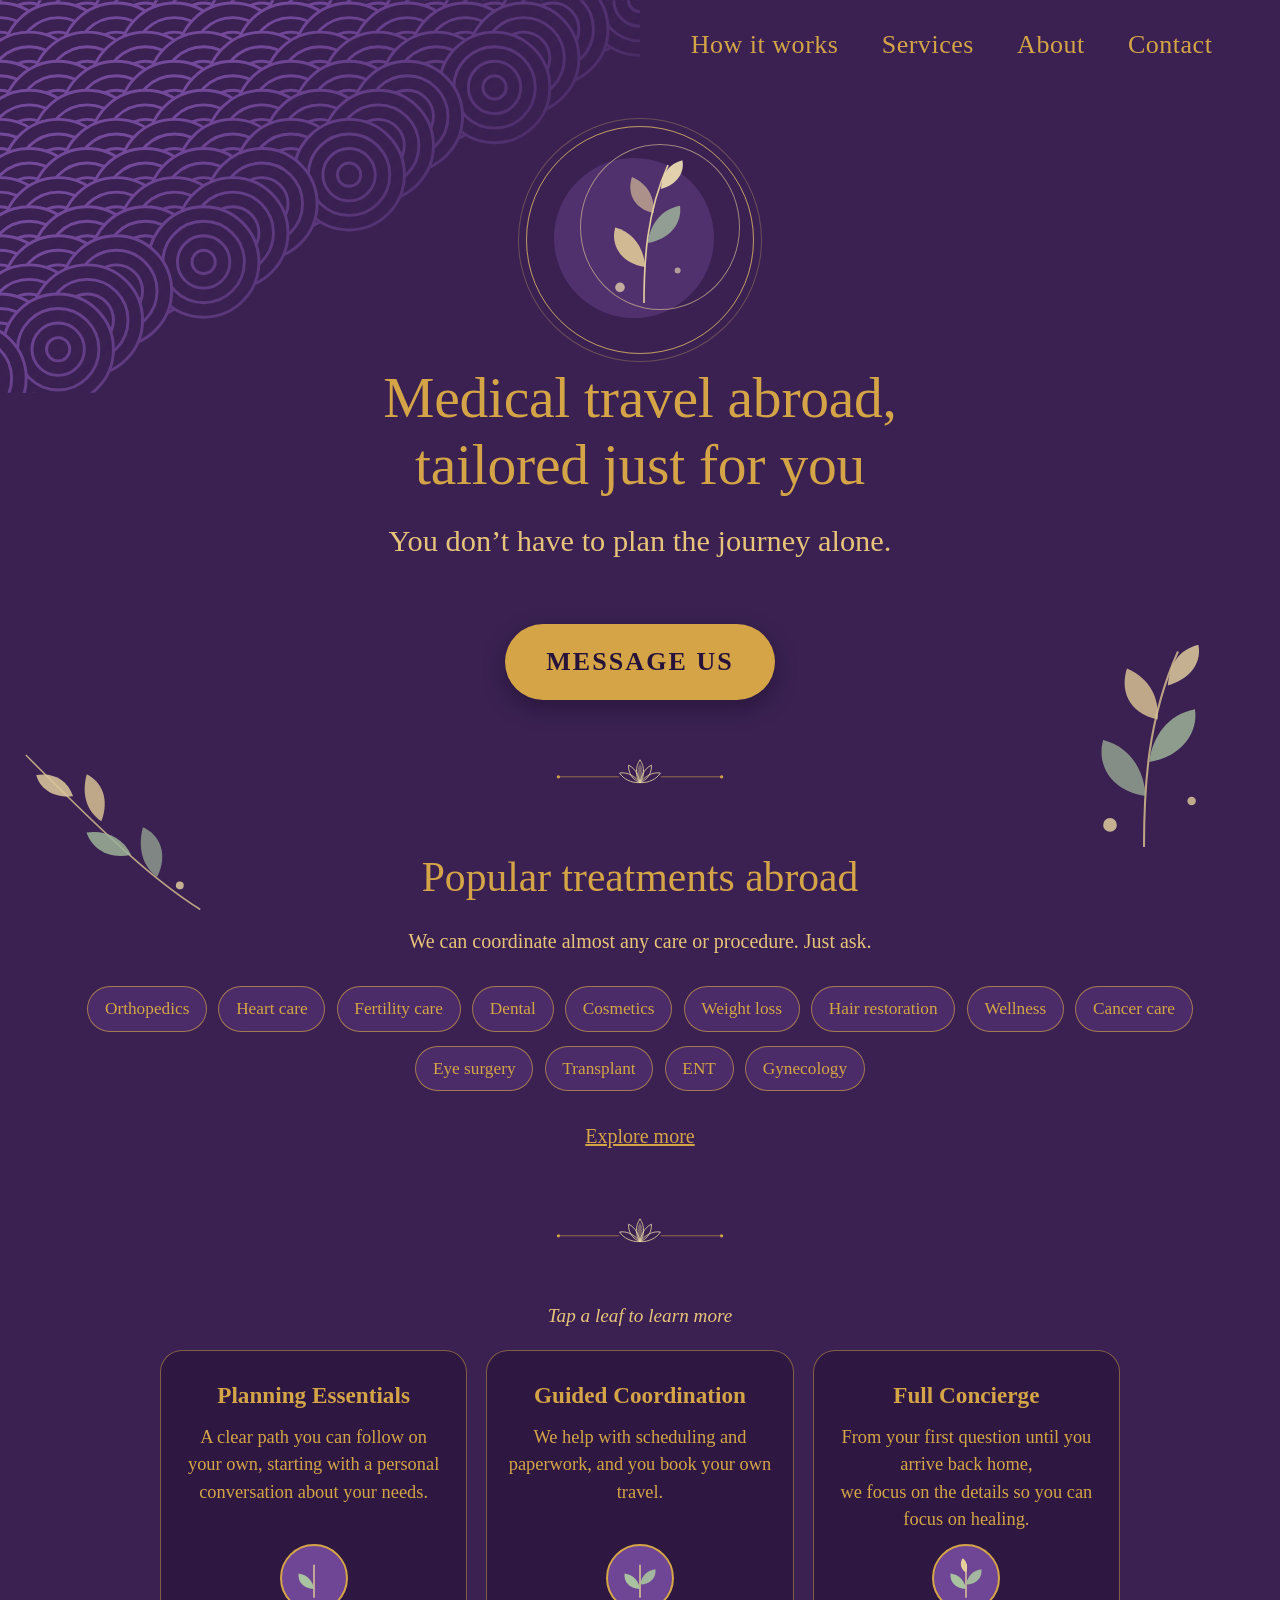
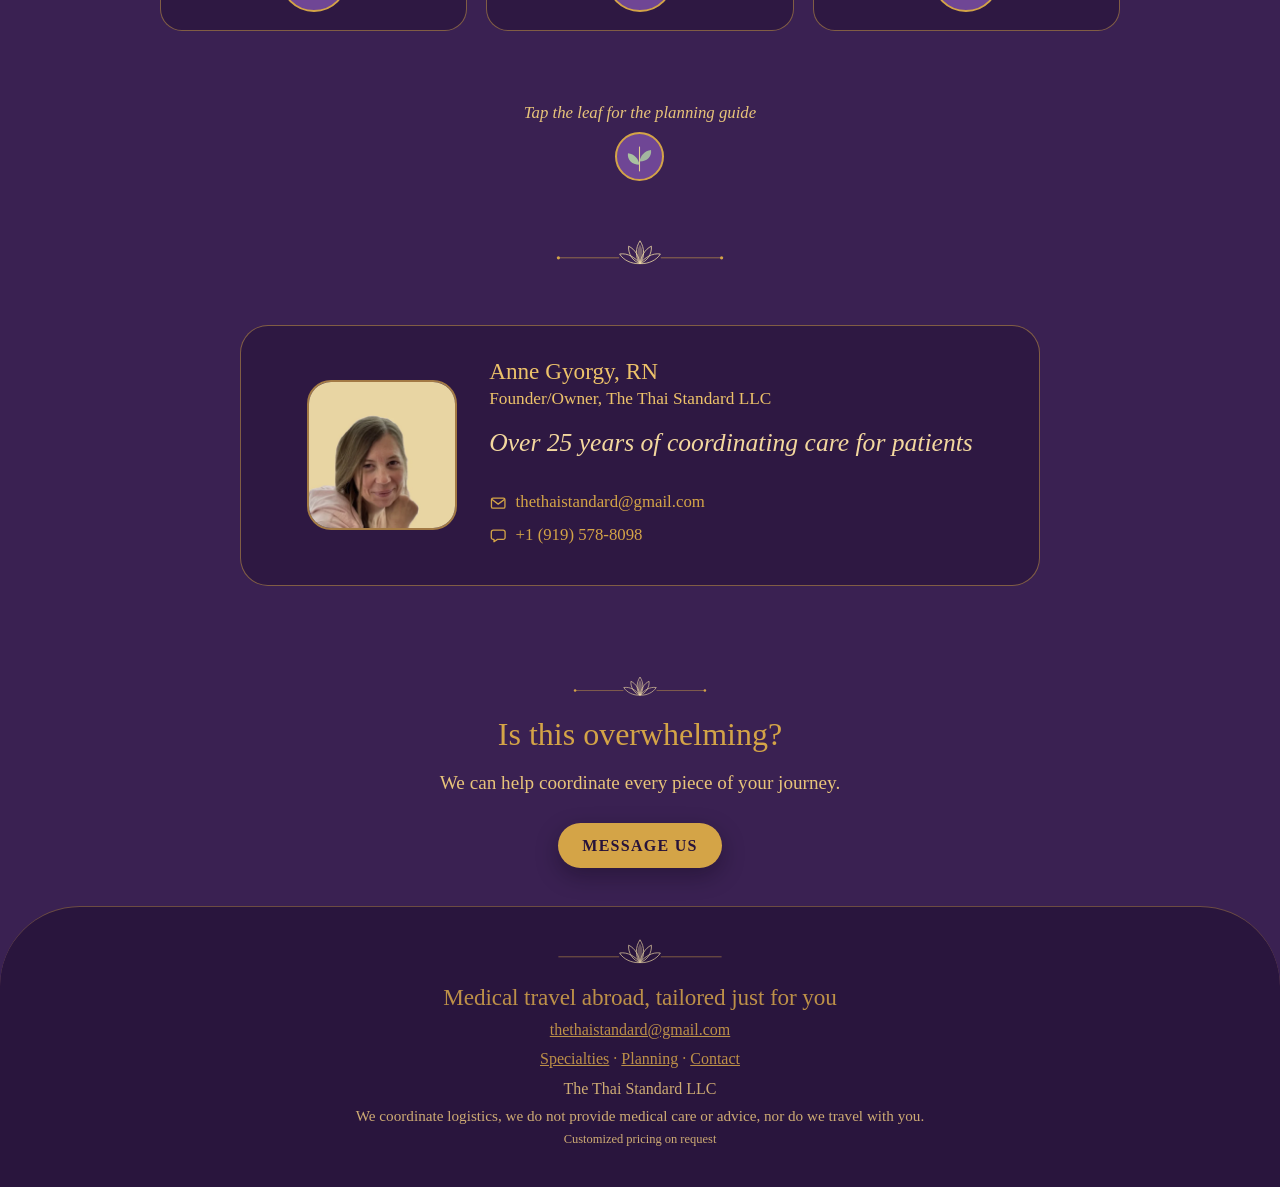
==== index.html @ d3f5e577 "Use the finalized healing line across the site Apply "From your first question until you arrive back" ====
<!DOCTYPE html>
<html lang="en">
<head>
<meta charset="utf-8">
<meta name="viewport" content="width=device-width, initial-scale=1">
<meta name="robots" content="index, follow">
<title>The Thai Standard LLC | Medical Travel Coordination</title>
<meta name="description" content="The Thai Standard LLC coordinates the logistics of your medical travel abroad: appointments, records, flights, stays and local support. From your first question until you arrive back home, we focus on the details so you can focus on healing.">
<meta name="keywords" content="medical travel, medical tourism, medical travel coordinator, medical travel abroad, treatment abroad, surgery abroad, dental care abroad, fertility care abroad, cardiac care abroad, orthopedic surgery abroad, cosmetic surgery abroad, weight-loss surgery abroad, medical travel planning, patient coordination">
<link rel="canonical" href="https://thethaistandard.com/">
<meta property="og:type" content="website">
<meta property="og:site_name" content="The Thai Standard LLC">
<meta property="og:title" content="The Thai Standard LLC | Medical Travel Coordination">
<meta property="og:description" content="The Thai Standard LLC coordinates the logistics of your medical travel abroad: appointments, records, flights, stays and local support. From your first question until you arrive back home, we focus on the details so you can focus on healing.">
<meta property="og:url" content="https://thethaistandard.com/">
<meta property="og:image" content="https://thethaistandard.com/assets/og-share.jpg">
<meta property="og:image:width" content="1200">
<meta property="og:image:height" content="630">
<meta property="og:image:alt" content="The Thai Standard LLC">
<meta name="twitter:card" content="summary_large_image">
<meta name="twitter:image" content="https://thethaistandard.com/assets/og-share.jpg">
<script type="application/ld+json">{"@context":"https://schema.org","@type":"ProfessionalService","name":"The Thai Standard LLC","url":"https://thethaistandard.com/","description":"The Thai Standard LLC coordinates the logistics of your medical travel abroad: appointments, records, flights, stays and local support. From your first question until you arrive back home, we focus on the details so you can focus on healing.","email":"thethaistandard@gmail.com","telephone":"+1-919-578-8098","founder":{"@type":"Person","name":"Anne Gyorgy, RN","jobTitle":"Founder/Owner, The Thai Standard LLC"},"serviceType":"Medical travel coordination"}</script>
<meta name="theme-color" content="#3A2152">
<link rel="icon" href="data:image/svg+xml,%3Csvg xmlns='http://www.w3.org/2000/svg' viewBox='0 0 24 24'%3E%3Cpath d='M12 21 L12 13' stroke='%23E3CC93' stroke-width='1.4'/%3E%3Cpath d='M12 14 C7 14 5 10 6 6 C10 7 12 10 12 14Z' fill='%23A9C2A0'/%3E%3Cpath d='M12 12 C16.5 12 19 8.5 18 4.5 C14 5.5 12 8 12 12Z' fill='%23F0DCA6'/%3E%3C/svg%3E">
<link rel="stylesheet" href="styles.css?v=1450">
<link rel="stylesheet" href="home-v5.css?v=9">
<style id="close-small">.h5-close{padding:2rem 0 2.4rem!important}.h5-close .h5-lotus{width:140px!important;height:auto!important}.h5-close h2{font-size:clamp(1.6rem,3vw,2rem)!important;margin:.6rem 0 .5rem!important}.h5-close p{font-size:clamp(1.05rem,1.8vw,1.2rem)!important;margin:0 0 1.1rem!important}.h5-close .btn{font-size:1rem!important;padding:.6rem 1.5rem!important;min-height:0!important;margin-top:.4rem!important}</style></head>
<body>
<!-- Reusable botanical drawings -->
<svg width="0" height="0" style="position:absolute" aria-hidden="true" focusable="false">
  <defs>
    <symbol id="sprig" viewBox="0 0 100 130">
      <path d="M50 125 C50 90 52 50 70 10" stroke="#E3CC93" stroke-width="1.2" fill="none" opacity=".85"/>
      <path d="M51 95 C30 92 22 76 26 62 C42 66 50 80 51 95Z" fill="#A9C2A0" opacity=".75"/>
      <path d="M53 75 C72 72 82 58 80 44 C64 47 55 60 53 75Z" fill="#A9C2A0" opacity=".85"/>
      <path d="M58 50 C40 46 36 32 40 20 C54 26 59 38 58 50Z" fill="#E8D29C" opacity=".85"/>
      <path d="M64 30 C78 26 84 16 82 6 C70 9 65 18 64 30Z" fill="#F0DCA6" opacity=".85"/>
      <circle cx="30" cy="112" r="4" fill="#F0DCA6" opacity=".85"/><circle cx="78" cy="98" r="2.5" fill="#E8D29C" opacity=".85"/>
    </symbol>
    <symbol id="blossom" viewBox="0 0 40 40">
      <g fill="#E9BFD3" opacity=".9">
        <ellipse cx="20" cy="10" rx="6" ry="9"/>
        <ellipse cx="20" cy="10" rx="6" ry="9" transform="rotate(72 20 20)"/>
        <ellipse cx="20" cy="10" rx="6" ry="9" transform="rotate(144 20 20)"/>
        <ellipse cx="20" cy="10" rx="6" ry="9" transform="rotate(216 20 20)"/>
        <ellipse cx="20" cy="10" rx="6" ry="9" transform="rotate(288 20 20)"/>
      </g>
      <circle cx="20" cy="20" r="3.6" fill="#F0DCA6"/>
    </symbol>
    <symbol id="branch" viewBox="0 0 160 120">
      <path d="M4 112 C40 96 78 70 152 14" stroke="#E3CC93" stroke-width="1.2" fill="none" opacity=".85"/>
      <path d="M40 92 C34 74 42 60 56 56 C58 72 52 86 40 92Z" fill="#A9C2A0" opacity=".7"/>
      <path d="M62 78 C78 84 92 78 98 66 C84 62 70 66 62 78Z" fill="#A9C2A0" opacity=".85"/>
      <path d="M88 56 C84 38 92 26 104 22 C106 38 100 50 88 56Z" fill="#E8D29C" opacity=".85"/>
      <path d="M112 40 C126 44 138 38 142 28 C130 24 118 28 112 40Z" fill="#F0DCA6" opacity=".85"/>
      <circle cx="22" cy="96" r="3" fill="#F0DCA6" opacity=".85"/>
    </symbol>
    <symbol id="sprig-gold" viewBox="0 0 100 130">
      <path d="M50 125 C50 90 52 50 70 10" stroke="#F0DCA6" stroke-width="1.4" fill="none" opacity=".9"/>
      <path d="M51 95 C30 92 22 76 26 62 C42 66 50 80 51 95Z" fill="#E8D29C" opacity=".85"/>
      <path d="M53 75 C72 72 82 58 80 44 C64 47 55 60 53 75Z" fill="#A9C2A0" opacity=".75"/>
      <path d="M58 50 C40 46 36 32 40 20 C54 26 59 38 58 50Z" fill="#E8D29C" opacity=".6"/>
      <path d="M64 30 C78 26 84 16 82 6 C70 9 65 18 64 30Z" fill="#F3E3B5" opacity=".9"/>
      <circle cx="30" cy="112" r="4" fill="#F3E3B5" opacity=".7"/><circle cx="78" cy="98" r="2.5" fill="#F3E3B5" opacity=".6"/>
    </symbol>
    <symbol id="seigaiha" viewBox="0 0 240 160">
      <g fill="none" stroke="#8253AD" stroke-width="2">
        <g id="sw"><circle cx="0" cy="0" r="38"/><circle cx="0" cy="0" r="28"/><circle cx="0" cy="0" r="18"/><circle cx="0" cy="0" r="8"/></g>
      </g>
    </symbol>
    <symbol id="lotus" viewBox="0 0 80 50">
      <g fill="none" stroke="#F0DCA6" stroke-width="1.3" stroke-linejoin="round">
        <path d="M40 44 C32 34 32 18 40 6 C48 18 48 34 40 44Z"/>
        <path d="M40 44 C28 40 20 28 21 15 C32 20 38 32 40 44Z"/>
        <path d="M40 44 C52 40 60 28 59 15 C48 20 42 32 40 44Z"/>
        <path d="M40 44 C26 45 12 38 6 28 C20 26 32 34 40 44Z"/>
        <path d="M40 44 C54 45 68 38 74 28 C60 26 48 34 40 44Z"/>
      </g>
      <path d="M40 44 C34 36 34 22 40 12 C46 22 46 36 40 44Z" fill="#F0DCA6" opacity=".35"/>
    </symbol>
    <symbol id="plum-branch" viewBox="0 0 220 140">
      <path d="M2 130 C50 118 80 96 110 80 C140 64 170 40 216 18" stroke="#8F63B9" stroke-width="3" fill="none" stroke-linecap="round"/>
      <path d="M110 80 C116 60 128 48 146 40" stroke="#8F63B9" stroke-width="2" fill="none" stroke-linecap="round"/>
      <path d="M60 110 C62 96 70 88 82 84" stroke="#8F63B9" stroke-width="1.6" fill="none" stroke-linecap="round"/>
      <g fill="#E9BFD3" opacity=".75">
        <g transform="translate(146 40)"><circle cx="0" cy="-6" r="5"/><circle cx="5.7" cy="-1.9" r="5"/><circle cx="3.5" cy="4.9" r="5"/><circle cx="-3.5" cy="4.9" r="5"/><circle cx="-5.7" cy="-1.9" r="5"/></g>
        <g transform="translate(82 84) scale(.8)"><circle cx="0" cy="-6" r="5"/><circle cx="5.7" cy="-1.9" r="5"/><circle cx="3.5" cy="4.9" r="5"/><circle cx="-3.5" cy="4.9" r="5"/><circle cx="-5.7" cy="-1.9" r="5"/></g>
        <g transform="translate(190 30) scale(.7)"><circle cx="0" cy="-6" r="5"/><circle cx="5.7" cy="-1.9" r="5"/><circle cx="3.5" cy="4.9" r="5"/><circle cx="-3.5" cy="4.9" r="5"/><circle cx="-5.7" cy="-1.9" r="5"/></g>
      </g>
      <g fill="#F0DCA6"><circle cx="146" cy="40" r="2.2"/><circle cx="82" cy="84" r="1.8"/><circle cx="190" cy="30" r="1.6"/><circle cx="120" cy="72" r="2.4" opacity=".7"/><circle cx="166" cy="50" r="2" opacity=".6"/></g>
    </symbol>
    <symbol id="asanoha" viewBox="0 0 100 100">
      <g fill="none" stroke="#8253AD" stroke-width="1.4">
        <polygon points="50,4 90,27 90,73 50,96 10,73 10,27"/>
        <path d="M50 50 L50 4 M50 50 L90 27 M50 50 L90 73 M50 50 L50 96 M50 50 L10 73 M50 50 L10 27"/>
        <path d="M50 50 L30 15.5 M50 50 L70 15.5 M50 50 L90 50 M50 50 L70 84.5 M50 50 L30 84.5 M50 50 L10 50"/>
      </g>
    </symbol>
    <symbol id="lilac-branch" viewBox="0 0 200 60">
      <path d="M4 34 C30 22 52 44 80 32 C108 20 128 40 156 28 C170 22 184 24 196 28" stroke="#BA9AD8" stroke-width="2.2" fill="none" stroke-linecap="round"/>
      <path d="M62 38 C66 48 74 52 84 52" stroke="#BA9AD8" stroke-width="1.4" fill="none" stroke-linecap="round"/>
      <path d="M118 28 C120 18 128 12 138 10" stroke="#BA9AD8" stroke-width="1.4" fill="none" stroke-linecap="round"/>
      <g fill="#A9C2A0"><path d="M30 28 C26 18 32 10 40 8 C42 18 38 26 30 28Z"/><path d="M100 26 C108 34 118 34 124 30 C118 22 108 20 100 26Z"/><path d="M168 24 C164 14 170 8 178 6 C180 14 176 22 168 24Z"/></g>
      <g fill="#D4BEE9"><g transform="translate(84 52) scale(0.9)"><circle cx="0" cy="-5" r="4.2"/><circle cx="4.8" cy="-1.6" r="4.2"/><circle cx="3" cy="4.1" r="4.2"/><circle cx="-3" cy="4.1" r="4.2"/><circle cx="-4.8" cy="-1.6" r="4.2"/></g><g transform="translate(138 10) scale(0.9)"><circle cx="0" cy="-5" r="4.2"/><circle cx="4.8" cy="-1.6" r="4.2"/><circle cx="3" cy="4.1" r="4.2"/><circle cx="-3" cy="4.1" r="4.2"/><circle cx="-4.8" cy="-1.6" r="4.2"/></g><g transform="translate(50 38) scale(0.7)"><circle cx="0" cy="-5" r="4.2"/><circle cx="4.8" cy="-1.6" r="4.2"/><circle cx="3" cy="4.1" r="4.2"/><circle cx="-3" cy="4.1" r="4.2"/><circle cx="-4.8" cy="-1.6" r="4.2"/></g><g transform="translate(196 28) scale(0.75)"><circle cx="0" cy="-5" r="4.2"/><circle cx="4.8" cy="-1.6" r="4.2"/><circle cx="3" cy="4.1" r="4.2"/><circle cx="-3" cy="4.1" r="4.2"/><circle cx="-4.8" cy="-1.6" r="4.2"/></g></g>
      <g fill="#F0DCA6"><circle cx="84" cy="52" r="1.6"/><circle cx="138" cy="10" r="1.6"/><circle cx="50" cy="38" r="1.2"/><circle cx="196" cy="28" r="1.3"/></g>
    </symbol>
  </defs>
</svg>

<div class="page">
  <svg class="seig seig-corner-tl" viewBox="0 0 440 270" aria-hidden="true"><defs><clipPath id="cp-tl"><rect width="440" height="270"/></clipPath></defs><g clip-path="url(#cp-tl)" fill="none" stroke="#8253AD" stroke-width="2"><g transform="translate(-20,-20)"><circle r="38" fill="#3A2152"/><circle r="28"/><circle r="18"/><circle r="8"/></g><g transform="translate(20,-20)"><circle r="38" fill="#3A2152"/><circle r="28"/><circle r="18"/><circle r="8"/></g><g transform="translate(60,-20)"><circle r="38" fill="#3A2152"/><circle r="28"/><circle r="18"/><circle r="8"/></g><g transform="translate(100,-20)"><circle r="38" fill="#3A2152"/><circle r="28"/><circle r="18"/><circle r="8"/></g><g transform="translate(140,-20)"><circle r="38" fill="#3A2152"/><circle r="28"/><circle r="18"/><circle r="8"/></g><g transform="translate(180,-20)"><circle r="38" fill="#3A2152"/><circle r="28"/><circle r="18"/><circle r="8"/></g><g transform="translate(220,-20)"><circle r="38" fill="#3A2152"/><circle r="28"/><circle r="18"/><circle r="8"/></g><g transform="translate(260,-20)"><circle r="38" fill="#3A2152"/><circle r="28"/><circle r="18"/><circle r="8"/></g><g transform="translate(300,-20)"><circle r="38" fill="#3A2152"/><circle r="28"/><circle r="18"/><circle r="8"/></g><g transform="translate(340,-20)"><circle r="38" fill="#3A2152"/><circle r="28"/><circle r="18"/><circle r="8"/></g><g transform="translate(380,-20)"><circle r="38" fill="#3A2152"/><circle r="28"/><circle r="18"/><circle r="8"/></g><g transform="translate(420,-20)"><circle r="38" fill="#3A2152"/><circle r="28"/><circle r="18"/><circle r="8"/></g><g transform="translate(460,-20)"><circle r="38" fill="#3A2152"/><circle r="28"/><circle r="18"/><circle r="8"/></g><g transform="translate(-40,0)"><circle r="38" fill="#3A2152"/><circle r="28"/><circle r="18"/><circle r="8"/></g><g transform="translate(0,0)"><circle r="38" fill="#3A2152"/><circle r="28"/><circle r="18"/><circle r="8"/></g><g transform="translate(40,0)"><circle r="38" fill="#3A2152"/><circle r="28"/><circle r="18"/><circle r="8"/></g><g transform="translate(80,0)"><circle r="38" fill="#3A2152"/><circle r="28"/><circle r="18"/><circle r="8"/></g><g transform="translate(120,0)"><circle r="38" fill="#3A2152"/><circle r="28"/><circle r="18"/><circle r="8"/></g><g transform="translate(160,0)"><circle r="38" fill="#3A2152"/><circle r="28"/><circle r="18"/><circle r="8"/></g><g transform="translate(200,0)"><circle r="38" fill="#3A2152"/><circle r="28"/><circle r="18"/><circle r="8"/></g><g transform="translate(240,0)"><circle r="38" fill="#3A2152"/><circle r="28"/><circle r="18"/><circle r="8"/></g><g transform="translate(280,0)"><circle r="38" fill="#3A2152"/><circle r="28"/><circle r="18"/><circle r="8"/></g><g transform="translate(320,0)"><circle r="38" fill="#3A2152"/><circle r="28"/><circle r="18"/><circle r="8"/></g><g transform="translate(360,0)"><circle r="38" fill="#3A2152"/><circle r="28"/><circle r="18"/><circle r="8"/></g><g transform="translate(400,0)"><circle r="38" fill="#3A2152"/><circle r="28"/><circle r="18"/><circle r="8"/></g><g transform="translate(440,0)"><circle r="38" fill="#3A2152"/><circle r="28"/><circle r="18"/><circle r="8"/></g><g transform="translate(-20,20)"><circle r="38" fill="#3A2152"/><circle r="28"/><circle r="18"/><circle r="8"/></g><g transform="translate(20,20)"><circle r="38" fill="#3A2152"/><circle r="28"/><circle r="18"/><circle r="8"/></g><g transform="translate(60,20)"><circle r="38" fill="#3A2152"/><circle r="28"/><circle r="18"/><circle r="8"/></g><g transform="translate(100,20)"><circle r="38" fill="#3A2152"/><circle r="28"/><circle r="18"/><circle r="8"/></g><g transform="translate(140,20)"><circle r="38" fill="#3A2152"/><circle r="28"/><circle r="18"/><circle r="8"/></g><g transform="translate(180,20)"><circle r="38" fill="#3A2152"/><circle r="28"/><circle r="18"/><circle r="8"/></g><g transform="translate(220,20)"><circle r="38" fill="#3A2152"/><circle r="28"/><circle r="18"/><circle r="8"/></g><g transform="translate(260,20)"><circle r="38" fill="#3A2152"/><circle r="28"/><circle r="18"/><circle r="8"/></g><g transform="translate(300,20)"><circle r="38" fill="#3A2152"/><circle r="28"/><circle r="18"/><circle r="8"/></g><g transform="translate(340,20)"><circle r="38" fill="#3A2152"/><circle r="28"/><circle r="18"/><circle r="8"/></g><g transform="translate(380,20)"><circle r="38" fill="#3A2152"/><circle r="28"/><circle r="18"/><circle r="8"/></g><g transform="translate(-40,40)"><circle r="38" fill="#3A2152"/><circle r="28"/><circle r="18"/><circle r="8"/></g><g transform="translate(0,40)"><circle r="38" fill="#3A2152"/><circle r="28"/><circle r="18"/><circle r="8"/></g><g transform="translate(40,40)"><circle r="38" fill="#3A2152"/><circle r="28"/><circle r="18"/><circle r="8"/></g><g transform="translate(80,40)"><circle r="38" fill="#3A2152"/><circle r="28"/><circle r="18"/><circle r="8"/></g><g transform="translate(120,40)"><circle r="38" fill="#3A2152"/><circle r="28"/><circle r="18"/><circle r="8"/></g><g transform="translate(160,40)"><circle r="38" fill="#3A2152"/><circle r="28"/><circle r="18"/><circle r="8"/></g><g transform="translate(200,40)"><circle r="38" fill="#3A2152"/><circle r="28"/><circle r="18"/><circle r="8"/></g><g transform="translate(240,40)"><circle r="38" fill="#3A2152"/><circle r="28"/><circle r="18"/><circle r="8"/></g><g transform="translate(280,40)"><circle r="38" fill="#3A2152"/><circle r="28"/><circle r="18"/><circle r="8"/></g><g transform="translate(320,40)"><circle r="38" fill="#3A2152"/><circle r="28"/><circle r="18"/><circle r="8"/></g><g transform="translate(360,40)"><circle r="38" fill="#3A2152"/><circle r="28"/><circle r="18"/><circle r="8"/></g><g transform="translate(-20,60)"><circle r="38" fill="#3A2152"/><circle r="28"/><circle r="18"/><circle r="8"/></g><g transform="translate(20,60)"><circle r="38" fill="#3A2152"/><circle r="28"/><circle r="18"/><circle r="8"/></g><g transform="translate(60,60)"><circle r="38" fill="#3A2152"/><circle r="28"/><circle r="18"/><circle r="8"/></g><g transform="translate(100,60)"><circle r="38" fill="#3A2152"/><circle r="28"/><circle r="18"/><circle r="8"/></g><g transform="translate(140,60)"><circle r="38" fill="#3A2152"/><circle r="28"/><circle r="18"/><circle r="8"/></g><g transform="translate(180,60)"><circle r="38" fill="#3A2152"/><circle r="28"/><circle r="18"/><circle r="8"/></g><g transform="translate(220,60)"><circle r="38" fill="#3A2152"/><circle r="28"/><circle r="18"/><circle r="8"/></g><g transform="translate(260,60)"><circle r="38" fill="#3A2152"/><circle r="28"/><circle r="18"/><circle r="8"/></g><g transform="translate(300,60)"><circle r="38" fill="#3A2152"/><circle r="28"/><circle r="18"/><circle r="8"/></g><g transform="translate(340,60)"><circle r="38" fill="#3A2152"/><circle r="28"/><circle r="18"/><circle r="8"/></g><g transform="translate(-40,80)"><circle r="38" fill="#3A2152"/><circle r="28"/><circle r="18"/><circle r="8"/></g><g transform="translate(0,80)"><circle r="38" fill="#3A2152"/><circle r="28"/><circle r="18"/><circle r="8"/></g><g transform="translate(40,80)"><circle r="38" fill="#3A2152"/><circle r="28"/><circle r="18"/><circle r="8"/></g><g transform="translate(80,80)"><circle r="38" fill="#3A2152"/><circle r="28"/><circle r="18"/><circle r="8"/></g><g transform="translate(120,80)"><circle r="38" fill="#3A2152"/><circle r="28"/><circle r="18"/><circle r="8"/></g><g transform="translate(160,80)"><circle r="38" fill="#3A2152"/><circle r="28"/><circle r="18"/><circle r="8"/></g><g transform="translate(200,80)"><circle r="38" fill="#3A2152"/><circle r="28"/><circle r="18"/><circle r="8"/></g><g transform="translate(240,80)"><circle r="38" fill="#3A2152"/><circle r="28"/><circle r="18"/><circle r="8"/></g><g transform="translate(280,80)"><circle r="38" fill="#3A2152"/><circle r="28"/><circle r="18"/><circle r="8"/></g><g transform="translate(-20,100)"><circle r="38" fill="#3A2152"/><circle r="28"/><circle r="18"/><circle r="8"/></g><g transform="translate(20,100)"><circle r="38" fill="#3A2152"/><circle r="28"/><circle r="18"/><circle r="8"/></g><g transform="translate(60,100)"><circle r="38" fill="#3A2152"/><circle r="28"/><circle r="18"/><circle r="8"/></g><g transform="translate(100,100)"><circle r="38" fill="#3A2152"/><circle r="28"/><circle r="18"/><circle r="8"/></g><g transform="translate(140,100)"><circle r="38" fill="#3A2152"/><circle r="28"/><circle r="18"/><circle r="8"/></g><g transform="translate(180,100)"><circle r="38" fill="#3A2152"/><circle r="28"/><circle r="18"/><circle r="8"/></g><g transform="translate(220,100)"><circle r="38" fill="#3A2152"/><circle r="28"/><circle r="18"/><circle r="8"/></g><g transform="translate(260,100)"><circle r="38" fill="#3A2152"/><circle r="28"/><circle r="18"/><circle r="8"/></g><g transform="translate(-40,120)"><circle r="38" fill="#3A2152"/><circle r="28"/><circle r="18"/><circle r="8"/></g><g transform="translate(0,120)"><circle r="38" fill="#3A2152"/><circle r="28"/><circle r="18"/><circle r="8"/></g><g transform="translate(40,120)"><circle r="38" fill="#3A2152"/><circle r="28"/><circle r="18"/><circle r="8"/></g><g transform="translate(80,120)"><circle r="38" fill="#3A2152"/><circle r="28"/><circle r="18"/><circle r="8"/></g><g transform="translate(120,120)"><circle r="38" fill="#3A2152"/><circle r="28"/><circle r="18"/><circle r="8"/></g><g transform="translate(160,120)"><circle r="38" fill="#3A2152"/><circle r="28"/><circle r="18"/><circle r="8"/></g><g transform="translate(200,120)"><circle r="38" fill="#3A2152"/><circle r="28"/><circle r="18"/><circle r="8"/></g><g transform="translate(240,120)"><circle r="38" fill="#3A2152"/><circle r="28"/><circle r="18"/><circle r="8"/></g><g transform="translate(-20,140)"><circle r="38" fill="#3A2152"/><circle r="28"/><circle r="18"/><circle r="8"/></g><g transform="translate(20,140)"><circle r="38" fill="#3A2152"/><circle r="28"/><circle r="18"/><circle r="8"/></g><g transform="translate(60,140)"><circle r="38" fill="#3A2152"/><circle r="28"/><circle r="18"/><circle r="8"/></g><g transform="translate(100,140)"><circle r="38" fill="#3A2152"/><circle r="28"/><circle r="18"/><circle r="8"/></g><g transform="translate(140,140)"><circle r="38" fill="#3A2152"/><circle r="28"/><circle r="18"/><circle r="8"/></g><g transform="translate(180,140)"><circle r="38" fill="#3A2152"/><circle r="28"/><circle r="18"/><circle r="8"/></g><g transform="translate(-40,160)"><circle r="38" fill="#3A2152"/><circle r="28"/><circle r="18"/><circle r="8"/></g><g transform="translate(0,160)"><circle r="38" fill="#3A2152"/><circle r="28"/><circle r="18"/><circle r="8"/></g><g transform="translate(40,160)"><circle r="38" fill="#3A2152"/><circle r="28"/><circle r="18"/><circle r="8"/></g><g transform="translate(80,160)"><circle r="38" fill="#3A2152"/><circle r="28"/><circle r="18"/><circle r="8"/></g><g transform="translate(120,160)"><circle r="38" fill="#3A2152"/><circle r="28"/><circle r="18"/><circle r="8"/></g><g transform="translate(160,160)"><circle r="38" fill="#3A2152"/><circle r="28"/><circle r="18"/><circle r="8"/></g><g transform="translate(-20,180)"><circle r="38" fill="#3A2152"/><circle r="28"/><circle r="18"/><circle r="8"/></g><g transform="translate(20,180)"><circle r="38" fill="#3A2152"/><circle r="28"/><circle r="18"/><circle r="8"/></g><g transform="translate(60,180)"><circle r="38" fill="#3A2152"/><circle r="28"/><circle r="18"/><circle r="8"/></g><g transform="translate(100,180)"><circle r="38" fill="#3A2152"/><circle r="28"/><circle r="18"/><circle r="8"/></g><g transform="translate(140,180)"><circle r="38" fill="#3A2152"/><circle r="28"/><circle r="18"/><circle r="8"/></g><g transform="translate(-40,200)"><circle r="38" fill="#3A2152"/><circle r="28"/><circle r="18"/><circle r="8"/></g><g transform="translate(0,200)"><circle r="38" fill="#3A2152"/><circle r="28"/><circle r="18"/><circle r="8"/></g><g transform="translate(40,200)"><circle r="38" fill="#3A2152"/><circle r="28"/><circle r="18"/><circle r="8"/></g><g transform="translate(80,200)"><circle r="38" fill="#3A2152"/><circle r="28"/><circle r="18"/><circle r="8"/></g><g transform="translate(-20,220)"><circle r="38" fill="#3A2152"/><circle r="28"/><circle r="18"/><circle r="8"/></g><g transform="translate(20,220)"><circle r="38" fill="#3A2152"/><circle r="28"/><circle r="18"/><circle r="8"/></g><g transform="translate(60,220)"><circle r="38" fill="#3A2152"/><circle r="28"/><circle r="18"/><circle r="8"/></g><g transform="translate(-40,240)"><circle r="38" fill="#3A2152"/><circle r="28"/><circle r="18"/><circle r="8"/></g><g transform="translate(0,240)"><circle r="38" fill="#3A2152"/><circle r="28"/><circle r="18"/><circle r="8"/></g><g transform="translate(40,240)"><circle r="38" fill="#3A2152"/><circle r="28"/><circle r="18"/><circle r="8"/></g><g transform="translate(-20,260)"><circle r="38" fill="#3A2152"/><circle r="28"/><circle r="18"/><circle r="8"/></g><g transform="translate(-40,280)"><circle r="38" fill="#3A2152"/><circle r="28"/><circle r="18"/><circle r="8"/></g></g></svg>

  <header class="topbar">
    <div class="wrap topbar-in">
      <nav aria-label="Main">
        <ul>
          <li><a href="#packages">How it works</a></li>
          <li><a href="#services">Services</a></li>
          <li><a href="#about">About</a></li>
          <li><a href="#contact">Contact</a></li>
        </ul>
      </nav>
    </div>
  </header>

  <main id="top" class="h5">

    <!-- HERO (DRAFT v5 simplified homepage, not published) -->
    <section class="h5-hero">
      <svg class="leaf hero-left" aria-hidden="true"><use href="#branch"/></svg>
      <svg class="leaf hero-right" aria-hidden="true"><use href="#sprig"/></svg>
      <div class="wrap">
        <div class="emblem" aria-hidden="true">
          <span class="e-circle"></span>
          <span class="e-ring"></span>
          <span class="moon-gate"></span>
          <svg class="e-sprig"><use href="#sprig-gold"/></svg>
        </div>
        <h1><span class="h1-line">Medical travel abroad,</span><br>tailored just for you</h1>
        <p class="h5-sub">You don&rsquo;t have to plan the journey alone.</p>
        <a class="btn" href="contact.html">Message us</a>
      </div>
    </section>

    <svg class="h5-lotus" viewBox="0 0 220 40" aria-hidden="true"><path d="M8 26 H84 M136 26 H212" stroke="#D4A447" stroke-width=".9" opacity=".8"/><circle cx="8" cy="26" r="2" fill="#D4A447"/><circle cx="212" cy="26" r="2" fill="#D4A447"/><use href="#lotus" x="80" y="0" width="60" height="38"/></svg>

    <!-- PROCEDURES -->
    <section id="services" class="h5-sec">
      <div class="wrap">
        <h2>Popular treatments abroad</h2>
        <p class="h5-note h5-note-under">We can coordinate almost any care or procedure. Just ask.</p>
        <ul class="h5-procs h5-procs-desk"><li><a href="guides/orthopedics.html">Orthopedics</a></li><li><a href="guides/cardiac.html">Heart care</a></li><li><a href="guides/fertility-ivf.html">Fertility care</a></li><li><a href="guides/dental.html">Dental</a></li><li><a href="guides/cosmetic-surgery.html">Cosmetics</a></li><li><a href="guides/weight-loss-surgery.html">Weight loss</a></li><li><a href="guides/hair-transplant.html">Hair restoration</a></li><li><a href="guides/health-checkups.html">Wellness</a></li><li><span class="h5-plain">Cancer care</span></li><li><span class="h5-plain">Eye surgery</span></li><li><span class="h5-plain">Transplant</span></li><li><span class="h5-plain">ENT</span></li><li><span class="h5-plain">Gynecology</span></li></ul>
        <div class="h5-ticker" aria-label="Popular treatments abroad">
          <div class="h5-ticker-track">
            <ul class="h5-procs h5-procs-tick"><li><a href="guides/orthopedics.html">Orthopedics</a></li><li><a href="guides/cardiac.html">Heart care</a></li><li><a href="guides/fertility-ivf.html">Fertility care</a></li><li><a href="guides/dental.html">Dental</a></li><li><a href="guides/cosmetic-surgery.html">Cosmetics</a></li><li><a href="guides/weight-loss-surgery.html">Weight loss</a></li><li><a href="guides/hair-transplant.html">Hair restoration</a></li><li><a href="guides/health-checkups.html">Wellness</a></li><li><span class="h5-plain">Cancer care</span></li><li><span class="h5-plain">Eye surgery</span></li><li><span class="h5-plain">Transplant</span></li><li><span class="h5-plain">ENT</span></li><li><span class="h5-plain">Gynecology</span></li></ul>
            <ul class="h5-procs h5-procs-tick" aria-hidden="true"><li><a href="guides/orthopedics.html">Orthopedics</a></li><li><a href="guides/cardiac.html">Heart care</a></li><li><a href="guides/fertility-ivf.html">Fertility care</a></li><li><a href="guides/dental.html">Dental</a></li><li><a href="guides/cosmetic-surgery.html">Cosmetics</a></li><li><a href="guides/weight-loss-surgery.html">Weight loss</a></li><li><a href="guides/hair-transplant.html">Hair restoration</a></li><li><a href="guides/health-checkups.html">Wellness</a></li><li><span class="h5-plain">Cancer care</span></li><li><span class="h5-plain">Eye surgery</span></li><li><span class="h5-plain">Transplant</span></li><li><span class="h5-plain">ENT</span></li><li><span class="h5-plain">Gynecology</span></li></ul>
          </div>
        </div>
        <p class="h5-note"><a href="specialties.html">Explore more</a></p>
      </div>
    </section>

    <svg class="h5-lotus" viewBox="0 0 220 40" aria-hidden="true"><path d="M8 26 H84 M136 26 H212" stroke="#D4A447" stroke-width=".9" opacity=".8"/><circle cx="8" cy="26" r="2" fill="#D4A447"/><circle cx="212" cy="26" r="2" fill="#D4A447"/><use href="#lotus" x="80" y="0" width="60" height="38"/></svg>

    <!-- PACKAGES (DRAFT tier wording, pending Anne's approval) -->
    <section id="packages" class="h5-sec" aria-label="Compare our packages">
      <div class="wrap">
        <p class="pkg-hint">Tap a leaf to learn more</p>
        <ul class="h5-tiers"><li><a class="h5-tier-link" href="#pkg-planning-essentials" aria-controls="packages-compare" aria-expanded="false" aria-label="See Planning Essentials details"><span class="h5-tn">Planning Essentials</span><span class="h5-tl">A clear path you can follow on your own, starting with a personal conversation about your needs.</span><span class="pkg-go pkg-go-1" aria-hidden="true"><svg viewBox="0 0 40 40" aria-hidden="true" focusable="false" xmlns="http://www.w3.org/2000/svg"><path d="M20 38 C20 28 20 18 20 8" stroke="#E3CC93" stroke-width="1.3" fill="none"/><path d="M20 30 C10 30 5 23 6 16 C14 17 19 23 20 30Z" fill="#A9C2A0"/></svg></span></a></li><li><a class="h5-tier-link" href="#pkg-guided-coordination" aria-controls="packages-compare" aria-expanded="false" aria-label="See Guided Coordination details"><span class="h5-tn">Guided Coordination</span><span class="h5-tl">We help with scheduling and paperwork, and you book your own travel.</span><span class="pkg-go pkg-go-2" aria-hidden="true"><svg viewBox="0 0 40 40" aria-hidden="true" focusable="false" xmlns="http://www.w3.org/2000/svg"><path d="M20 38 C20 28 20 18 20 8" stroke="#E3CC93" stroke-width="1.3" fill="none"/><path d="M20 30 C10 30 5 23 6 16 C14 17 19 23 20 30Z" fill="#A9C2A0"/><path d="M20 26 C30 26 35 19 34 12 C26 13 21 19 20 26Z" fill="#A9C2A0" opacity=".9"/></svg></span></a></li><li><a class="h5-tier-link" href="#pkg-full-concierge" aria-controls="packages-compare" aria-expanded="false" aria-label="See Full Concierge details"><span class="h5-tn">Full Concierge</span><span class="h5-tl">From your first question until you arrive back home,<br>we focus on the details so you can focus on healing.</span><span class="pkg-go pkg-go-3" aria-hidden="true"><svg viewBox="0 0 40 40" aria-hidden="true" focusable="false" xmlns="http://www.w3.org/2000/svg"><path d="M20 38 C20 28 20 18 20 8" stroke="#E3CC93" stroke-width="1.3" fill="none"/><path d="M20 30 C10 30 5 23 6 16 C14 17 19 23 20 30Z" fill="#A9C2A0"/><path d="M20 26 C30 26 35 19 34 12 C26 13 21 19 20 26Z" fill="#A9C2A0" opacity=".9"/><path d="M20 15 C15 12 14 6 17 2 C21 5 22 10 20 15Z" fill="#E8D29C"/></svg></span></a></li></ul>
        <details class="h5-d l-pkg-compare" id="packages-compare">
          <summary class="pkg-sum-hidden" aria-hidden="true" tabindex="-1"></summary>
          <div class="h5-d-in"><div class="h5-tgrid"><div class="h5-tf" id="pkg-planning-essentials"><h3>Planning Essentials</h3><ul><li>A conversation about your medical travel needs and the countries you&rsquo;re considering for care</li><li>A pre-trip planning guide</li><li>Questions to ask your doctor abroad</li><li>Personalized follow-up email with suggested next steps</li></ul></div><div class="h5-tf" id="pkg-guided-coordination"><h3>Guided Coordination</h3><ul><li>Everything in Planning Essentials</li><li>Requesting quotes and package details</li><li>Scheduling appointments</li><li>Completing administrative intake forms</li><li>Sending your medical records and other forms to your doctor abroad</li><li>Travel suggestions for flights and lodging, which you book yourself</li></ul></div><div class="h5-tf" id="pkg-full-concierge"><h3>Full Concierge</h3><ul><li>Everything in Guided Coordination</li><li>Booking your flights, lodging, and transfers</li><li>A dedicated contact by phone, text, or email from your first conversation with us until you return from abroad</li><li>Arranging translation abroad and coordinating your follow-up care once you&rsquo;re home</li></ul></div></div></div>
        </details>
        <p class="h5-planlink" style="text-align:center!important;margin:1.5rem 0 0!important"><a href="guides/medical-travel-checklist.html" aria-label="Open the planning guide" style="display:inline-flex!important;flex-direction:column;align-items:center;gap:.45rem;color:#EDC26A!important;text-decoration:none!important;"><span class="pkg-hint" style="margin:0!important;font-size:1.05rem">Tap the leaf for the planning guide</span><span class="pkg-go" aria-hidden="true" style="pointer-events:none;height:46px!important;width:49px!important;flex:0 0 49px!important;padding:6px!important;margin:0!important"><svg viewBox="0 0 40 40" aria-hidden="true" focusable="false" style="width:100%;height:100%"><path d="M20 38 C20 28 20 18 20 8" stroke="#E3CC93" stroke-width="1.3" fill="none"/><path d="M20 30 C10 30 5 23 6 16 C14 17 19 23 20 30Z" fill="#A9C2A0"/><path d="M20 26 C30 26 35 19 34 12 C26 13 21 19 20 26Z" fill="#A9C2A0" opacity=".9"/></svg></span></a></p>
      </div>
    </section>

    <svg class="h5-lotus" viewBox="0 0 220 40" aria-hidden="true"><path d="M8 26 H84 M136 26 H212" stroke="#D4A447" stroke-width=".9" opacity=".8"/><circle cx="8" cy="26" r="2" fill="#D4A447"/><circle cx="212" cy="26" r="2" fill="#D4A447"/><use href="#lotus" x="80" y="0" width="60" height="38"/></svg>

    <!-- CONTACT CARD -->
    <section id="contact" class="h5-sec">
      <div class="wrap">
        <div id="about" class="h5-card">
          <picture class="h5-photo">
            <source srcset="assets/anne_gyorgy_gold_d_600.webp" type="image/webp">
            <img src="assets/anne_gyorgy_gold_d_600.jpg" alt="Anne Gyorgy, RN" width="600" height="600">
          </picture>
          <div class="h5-card-txt">
            <h2>Anne Gyorgy, RN</h2>
            <p class="h5-founder">Founder/Owner, The Thai Standard LLC</p>
            <p class="h5-yrs"><em>Over 25 years of coordinating care for patients</em></p>
            <p class="h5-c"><a href="mailto:thethaistandard@gmail.com" aria-label="Email thethaistandard@gmail.com"><svg class="h5-ico" viewBox="0 0 24 24" aria-hidden="true" focusable="false" fill="none" stroke="#D4A447" stroke-width="1.7" stroke-linecap="round" stroke-linejoin="round"><rect x="3.2" y="5.5" width="17.6" height="13" rx="2"/><path d="M4 7.2 12 13.2 20 7.2"/></svg> thethaistandard@gmail.com</a></p>
            <p class="h5-c"><a href="sms:+19195788098" aria-label="Text +1 (919) 578-8098"><svg class="h5-ico" viewBox="0 0 24 24" aria-hidden="true" focusable="false" fill="none" stroke="#D4A447" stroke-width="1.7" stroke-linecap="round" stroke-linejoin="round"><path d="M5.5 5.5h13A2.5 2.5 0 0 1 21 8v7a2.5 2.5 0 0 1-2.5 2.5H11l-4.5 3v-3H5.5A2.5 2.5 0 0 1 3 15V8a2.5 2.5 0 0 1 2.5-2.5z"/></svg> +1 (919) 578-8098</a></p>
          </div>
        </div>
      </div>
    </section>

    <!-- CLOSING -->
    <section class="h5-close">
      <div class="wrap">
        <svg class="h5-lotus" viewBox="0 0 220 40" aria-hidden="true"><path d="M8 26 H84 M136 26 H212" stroke="#D4A447" stroke-width=".9" opacity=".8"/><circle cx="8" cy="26" r="2" fill="#D4A447"/><circle cx="212" cy="26" r="2" fill="#D4A447"/><use href="#lotus" x="80" y="0" width="60" height="38"/></svg>
        <h2>Is this overwhelming?</h2>
        <p>We can help coordinate every piece of your journey.</p>
        <a class="btn" href="contact.html">Message us</a>
      </div>
    </section>

  </main>

  <footer class="site-foot">
<div class="wrap">
<svg class="foot-leaves lotus-div" viewBox="0 0 220 40" aria-hidden="true"><path d="M8 26 H84 M136 26 H212" stroke="#D4A447" stroke-width=".9" opacity=".8"/><use href="#lotus" x="80" y="0" width="60" height="38"/></svg>
<p class="page-motto">Medical travel abroad, <em>tailored just for you</em></p>
<p class="g-email"><a href="mailto:thethaistandard@gmail.com">thethaistandard@gmail.com</a></p>
<p class="g-foot-links"><a href="specialties.html">Specialties</a> · <a href="guides/medical-travel-checklist.html">Planning</a> · <a href="contact.html">Contact</a></p>
<p class="g-llc">The Thai Standard LLC</p>
<p class="g-foot-disc">We coordinate logistics, we do not provide medical care or advice, nor do we travel with you.</p>
<p class="g-foot-disc g-foot-price" style="font-size:.78rem!important;margin-top:.3rem!important;opacity:.9">Customized pricing on request</p>
</div>
</footer>

</div>
<script>
(function(){
  var details=document.getElementById("packages-compare");
  var links=Array.prototype.slice.call(document.querySelectorAll('a[href^="#pkg-"]'));
  var last=null;
  function sync(open, activeId){
    links.forEach(function(a){
      var id=a.getAttribute("href").slice(1);
      a.setAttribute("aria-expanded", (open && id===activeId) ? "true" : "false");
    });
  }
  function openTo(id, doScroll){
    var target=document.getElementById(id);
    if(!details||!target) return;
    details.open=true;
    last=id;
    sync(true, id);
    if(doScroll) target.scrollIntoView({behavior:"smooth",block:"nearest"});
    if(history.replaceState) history.replaceState(null,"","#"+id);
  }
  function closeAll(){
    if(details) details.open=false;
    last=null;
    sync(false, null);
    if(history.replaceState && location.hash.indexOf("#pkg-")===0) history.replaceState(null,"",location.pathname+location.search);
  }
  links.forEach(function(a){
    a.setAttribute("aria-controls","packages-compare");
    a.setAttribute("aria-expanded","false");
    a.addEventListener("click",function(e){
      var id=a.getAttribute("href").slice(1);
      if(!document.getElementById(id)) return;
      e.preventDefault();
      if(details && details.open && last===id){ closeAll(); return; }
      openTo(id, true);
    });
  });
  if(location.hash.indexOf("#pkg-")===0) openTo(location.hash.slice(1), false);
})();
</script>

</body>
</html>
---- styles.css ----
/* Anne's site — botanical ivory draft (v5). Static, no JS, no web fonts. */
:root{
  --ivory:#FBF1EC;      /* pale blush ivory */
  --ivory-2:#F8EDE6;
  --card:#FFF8F3;       /* warm, never pure white */
  --sage:#A8BFA3;
  --sage-2:#8fb08b;
  --sage-soft:#EEF2EA;
  --teal:#2F7F7A;       /* decoration only */
  --teal-ink:#1E5A55;   /* emphasis text */
  --ink:#1D4441;        /* body text, ~9:1 on ivory */
  --ink-deep:#173b38;
  --gold:#C9A96E;       /* accents only */
  --blush:#E8C9BE;
  --serif:"Iowan Old Style","Palatino Linotype",Palatino,"Book Antiqua","URW Palladio L","P052",Georgia,serif;
  --sans:"Avenir Next","Segoe UI","Helvetica Neue","Noto Sans","DejaVu Sans",Arial,sans-serif;
}
*,*::before,*::after{box-sizing:border-box}
html{scroll-behavior:smooth;-webkit-text-size-adjust:100%}
body{
  margin:0;
  font-family:var(--sans);
  font-size:1.25rem;
  line-height:1.65;
  color:var(--ink);
  background-color:var(--ivory);
  /* soft leaf & blossom print */
  background-image:url("data:image/svg+xml,%3Csvg xmlns='http://www.w3.org/2000/svg' width='260' height='260' viewBox='0 0 260 260'%3E%3Cg opacity='.16'%3E%3Cpath d='M40 70 C30 52 38 36 54 32 C58 50 52 64 40 70Z' fill='%23A8BFA3'/%3E%3Cpath d='M40 70 L60 96' stroke='%232F7F7A' stroke-width='1'/%3E%3Cpath d='M190 190 C206 182 222 188 226 204 C208 208 196 202 190 190Z' fill='%23A8BFA3'/%3E%3Cpath d='M170 176 C176 162 190 158 200 164 C194 178 182 182 170 176Z' fill='%23C9A96E'/%3E%3C/g%3E%3Cg opacity='.22' fill='%23E8C9BE'%3E%3Ccircle cx='180' cy='60' r='5'/%3E%3Ccircle cx='188' cy='54' r='5'/%3E%3Ccircle cx='190' cy='64' r='5'/%3E%3Ccircle cx='182' cy='70' r='5'/%3E%3Ccircle cx='174' cy='64' r='5'/%3E%3C/g%3E%3Ccircle cx='182' cy='62' r='2' fill='%23C9A96E' opacity='.35'/%3E%3Ccircle cx='86' cy='200' r='2.5' fill='%23C9A96E' opacity='.3'/%3E%3C/svg%3E");
  background-size:260px 260px;
}
img,svg{display:block}
a{color:var(--teal-ink)}
a:focus-visible{outline:3px solid var(--gold);outline-offset:4px;border-radius:999px}
.page{position:relative;overflow:hidden}
.wrap{width:min(1120px,100% - 2.5rem);margin-inline:auto;position:relative;z-index:1}
.nw{white-space:nowrap}

h1,h2,h3{font-family:var(--serif);font-weight:500;color:var(--ink-deep);margin:0}
h1 em,h2 em{color:var(--teal-ink);font-style:italic}

/* ---------- Decorations (from draft_v3) ---------- */
.deco{position:absolute;border-radius:50%;z-index:0;pointer-events:none}
.leaf,.bloom{position:absolute;z-index:0;pointer-events:none;overflow:visible}
.c1{width:520px;height:520px;background:var(--sage);opacity:.26;top:-200px;right:-170px}
.c3{width:360px;height:360px;background:var(--teal);opacity:.08;bottom:-110px;left:-180px}
.c4{width:420px;height:420px;background:var(--blush);opacity:.38;top:40px;left:-230px}
.ring2{width:200px;height:200px;border:1.5px solid var(--gold);opacity:.6;bottom:60px;right:4%}

/* ---------- Top bar ---------- */
.topbar{position:relative;z-index:2;padding:1rem 0}
.topbar-in{display:flex;align-items:center;justify-content:space-between;gap:1rem;flex-wrap:wrap}
.mark{display:inline-grid;place-items:center;width:58px;height:58px;border-radius:0 50% 0 50%;background:rgba(238,242,234,.9);border:1px solid rgba(201,169,110,.45)}
.topbar nav ul{list-style:none;margin:0;padding:0;display:flex;flex-wrap:wrap;gap:.25rem .5rem}
.topbar nav a{display:inline-block;font-size:18px;letter-spacing:.02em;text-decoration:none;color:var(--ink);padding:.45rem 1rem;border-radius:999px;transition:background .2s}
.topbar nav a:hover{background:rgba(168,191,163,.28)}

/* ---------- Eyebrow / buttons ---------- */
.eyebrow{display:flex;align-items:center;justify-content:center;gap:.7rem;margin:0 0 .9rem;
  font-size:18px;letter-spacing:.16em;text-transform:uppercase;font-weight:600;color:var(--teal-ink)}
.eyebrow.left{justify-content:flex-start}
.eyebrow .dot{flex:none;width:12px;height:12px;border-radius:0 12px 0 12px;background:var(--gold)}
.btn{display:inline-block;margin-top:1.6rem;background:var(--teal-ink);color:#FBF1EC;text-decoration:none;
  font-size:1.125rem;font-weight:600;letter-spacing:.08em;text-transform:uppercase;
  padding:1rem 2.2rem;border-radius:999px;box-shadow:0 8px 22px rgba(30,90,85,.18);transition:transform .2s,box-shadow .2s}
.btn:hover{transform:translateY(-2px);box-shadow:0 12px 26px rgba(30,90,85,.24)}

/* ---------- Hero ---------- */
.hero{position:relative;padding:2rem 0 4.5rem;text-align:center}
.hero-in{max-width:860px}
.emblem{position:relative;width:200px;height:200px;margin:0 auto 1.2rem}
.e-circle{position:absolute;inset:18px 26px 22px 14px;border-radius:50%;background:var(--sage);opacity:.3}
.e-ring{position:absolute;inset:4px 0 30px 40px;border-radius:50%;border:1.5px solid var(--gold);opacity:.75}
.e-sprig{position:absolute;left:44px;top:6px;width:120px;height:170px}
h1{font-size:clamp(2.6rem,6.2vw,4.6rem);line-height:1.1;letter-spacing:-.005em;margin-bottom:1.2rem}
h1 em{display:block}
.lead{font-family:var(--serif);font-style:italic;font-size:clamp(1.45rem,2.6vw,1.9rem);line-height:1.4;color:var(--teal-ink);margin:0 0 .8rem}
.intro{margin:0 auto;max-width:36ch}
.hero-left{width:300px;height:225px;left:-30px;top:330px;transform:scaleX(-1) rotate(-8deg);opacity:.95}
.hero-right{width:230px;height:300px;right:4%;top:60px;opacity:.95}
.bloom.b1{width:44px;height:44px;left:12%;top:120px;opacity:.9}
.bloom.b2{width:30px;height:30px;right:18%;bottom:50px;opacity:.85}

/* ---------- Calm quote ---------- */
.calm{position:relative;padding:0 0 4.5rem}
.calm-in{max-width:880px;text-align:center;
  background:rgba(255,248,243,.82);border:1px solid rgba(201,169,110,.35);
  border-radius:120px 32px 120px 32px;padding:2.6rem 2rem 2rem;
  box-shadow:0 10px 30px rgba(201,169,110,.12)}
.calm-bloom{width:42px;height:42px;margin:0 auto .6rem}
.calm-text{font-family:var(--serif);font-size:clamp(1.5rem,3vw,2.1rem);line-height:1.4;margin:0;color:var(--ink-deep)}
.calm-text em{display:block;color:var(--teal-ink)}
.calm-leaves{width:150px;height:25px;margin:1.2rem auto 0}

/* ---------- Services ---------- */
.services{position:relative;padding:3rem 0 5rem;text-align:center}
.services h2,.contact-sec h2{font-size:clamp(2.1rem,4.5vw,3.2rem);line-height:1.15;margin-bottom:1.2rem}
.section-lead{max-width:44ch;margin:0 auto 3rem}
.svc-right{width:280px;height:210px;right:-40px;top:20px;transform:rotate(-12deg)}
.svc-left{width:170px;height:220px;left:2%;bottom:30px;transform:rotate(-14deg)}
.tiles{list-style:none;margin:0;padding:0;display:grid;grid-template-columns:repeat(4,1fr);gap:1.4rem;text-align:left}
.tile{position:relative;overflow:hidden;padding:1.8rem 1.6rem 1.9rem;
  border-radius:56px 18px 56px 18px;border:1px solid #e3ebe0;
  box-shadow:0 10px 28px rgba(47,127,122,.08)}
.tile::before{content:"";position:absolute;left:0;top:0;height:5px;background:var(--sage);border-radius:0 0 5px 0}
.tile.l1{background:var(--card);border-color:#EFE6D6}
.tile.l1::before{width:25%;opacity:.8}
.tile.l2{background:#F3F6EF;border-color:#dbe6d7}
.tile.l2::before{width:50%;background:var(--sage-2)}
.tile.l3{background:#E9F0E5;border-color:#cddcc9}
.tile.l3::before{width:75%;background:linear-gradient(90deg,var(--sage-2),var(--teal))}
.tile.l4{background:#F7ECE4;border-color:#ead7c8}
.tile.l4::before{width:100%;background:linear-gradient(90deg,var(--sage-2),var(--teal),var(--gold))}
.tile .hd{display:flex;align-items:center;justify-content:space-between;margin-bottom:1rem}
.ico{display:grid;place-items:center;width:68px;height:68px;border-radius:50%;background:rgba(251,241,236,.95);border:1px solid rgba(201,169,110,.35)}
.l1 .ico{background:var(--sage-soft)}
.ico svg{width:42px;height:42px}
.num{display:grid;place-items:center;width:44px;height:44px;border-radius:0 50% 0 50%;
  background:linear-gradient(135deg,#e6efe4,#dfeadc);color:var(--teal-ink);
  font-family:var(--serif);font-style:italic;font-size:1.3rem;border:1px solid rgba(201,169,110,.4)}
.tile h3{font-size:1.55rem;line-height:1.2;margin-bottom:.5rem;color:var(--ink-deep)}
.tile p{margin:0;font-size:1.2rem;line-height:1.55}

/* ---------- Contact ---------- */
.contact-sec{position:relative;padding:1rem 0 5rem}
.talk{position:relative;overflow:hidden;max-width:900px;margin:0 auto;text-align:center;
  background:linear-gradient(160deg,#EEF2EA 0%,#F5EEE6 100%);
  border:1px solid rgba(168,191,163,.6);
  border-radius:140px 36px 140px 36px;padding:3.6rem 2.2rem 3.4rem;
  box-shadow:0 14px 40px rgba(47,127,122,.10)}
.talk > *:not(span):not(svg){position:relative;z-index:1}
.t-circle{position:absolute;width:260px;height:260px;border-radius:50%;background:var(--sage);opacity:.22;top:-110px;right:-80px}
.t-ring{position:absolute;width:150px;height:150px;border-radius:50%;border:1.5px solid var(--gold);opacity:.6;bottom:-50px;left:-40px}
.talk-sprig{width:110px;height:145px;right:6%;bottom:18px;opacity:.9}
.contact{list-style:none;margin:0 auto;padding:0;display:grid;gap:.9rem;max-width:520px}
.contact li{display:flex;flex-direction:column;align-items:center;gap:.1rem;
  background:rgba(251,241,236,.85);border-radius:999px;padding:.7rem 1.4rem;border:1px solid rgba(201,169,110,.3)}
.contact .lbl{font-size:18px;letter-spacing:.14em;text-transform:uppercase;color:var(--teal-ink);font-weight:600}
.contact a,.contact li > span:not(.lbl){font-size:1.3rem;color:var(--ink-deep);font-weight:600;text-decoration-color:rgba(201,169,110,.8);text-underline-offset:5px;overflow-wrap:anywhere}

/* ---------- About ---------- */
.about-sec{position:relative;padding:1rem 0 5rem}
.about{display:flex;align-items:center;gap:2.4rem;max-width:820px;
  background:rgba(255,248,243,.78);border:1px solid rgba(201,169,110,.3);
  border-radius:36px 110px 36px 110px;padding:2rem 2.6rem 2rem 2rem}
.photo{flex:none;display:block;width:200px;height:200px;border-radius:28px;overflow:hidden;
  box-shadow:0 0 0 6px rgba(251,241,236,.9),0 0 0 7.5px rgba(201,169,110,.55),0 12px 26px rgba(47,127,122,.12)}
.photo img{width:200px;height:200px;aspect-ratio:1/1;object-fit:cover;border-radius:28px}
.about-text h2{font-size:clamp(1.9rem,3.4vw,2.4rem);margin-bottom:.4rem}
.about-text p{margin:0}
.about-text .eyebrow{margin-bottom:.5rem}
.bloom.b3{width:38px;height:38px;right:22%;top:-6px}
.about-leaf{width:240px;height:180px;left:-20px;bottom:-10px;transform:rotate(6deg);opacity:.9}

/* ---------- Footer ---------- */
footer{position:relative;z-index:1;background:#EFEDE3;border-top:1px solid rgba(168,191,163,.6);
  border-radius:80px 80px 0 0;padding:2rem 0 2.2rem;text-align:center;font-size:18px;color:var(--ink)}
footer p{margin:.25rem 0}
.foot-leaves{width:130px;height:22px;margin:0 auto .6rem}

/* ---------- Responsive ---------- */
@media (min-width:1200px){
  body{font-size:1.375rem}
}
@media (max-width:1100px){
  .tiles{grid-template-columns:repeat(2,1fr)}
  .hero-left{left:-90px;opacity:.7}
}
@media (max-width:760px){
  .wrap{width:min(1120px,100% - 2rem)}
  .topbar-in{justify-content:center}
  .topbar nav ul{justify-content:center}
  .topbar nav a{padding:.35rem .7rem}
  .hero{padding:1rem 0 3.5rem}
  .emblem{width:170px;height:170px}
  .e-sprig{left:38px;top:4px;width:100px;height:142px}
  .c1{width:300px;height:300px;top:-120px;right:-140px}
  .c3{width:220px;height:220px;left:-140px;bottom:-60px}
  .c4{width:260px;height:260px;left:-170px}
  .hero-left{width:160px;height:120px;left:-70px;top:auto;bottom:-10px;opacity:.6}
  .hero-right{width:110px;height:145px;right:-34px;top:160px;opacity:.55}
  .bloom.b1{left:6%;top:150px;width:30px;height:30px}
  .bloom.b2{right:6%;bottom:16px}
  .calm{padding-bottom:3.5rem}
  .calm-in{border-radius:70px 24px 70px 24px;padding:2.2rem 1.3rem 1.6rem}
  .services{padding:2rem 0 4rem}
  .svc-right{width:150px;height:112px;right:-60px;top:0;opacity:.6}
  .svc-left{display:none}
  .ring2{width:130px;height:130px;right:-50px;bottom:20px}
  .tiles{grid-template-columns:1fr;gap:1.1rem}
  .tile{border-radius:44px 16px 44px 16px}
  .talk{border-radius:70px 26px 70px 26px;padding:2.8rem 1.1rem 2.6rem}
  .talk-sprig{width:70px;height:92px;right:-6px;bottom:auto;top:24px;opacity:.6}
  .contact li{border-radius:32px;padding:.7rem 1rem}
  .contact a,.contact li > span:not(.lbl){font-size:1.2rem}
  .about{flex-direction:column;text-align:center;gap:1.4rem;border-radius:32px 80px 32px 80px;padding:2.2rem 1.4rem}
  .about-text .eyebrow{justify-content:center}
  .bloom.b3{right:10%}
  .about-leaf{width:140px;height:105px;left:-50px;bottom:-20px;opacity:.6}
  footer{border-radius:48px 48px 0 0}
}
@media (prefers-reduced-motion:reduce){html{scroll-behavior:auto}.btn{transition:none}}

/* ---------- Refinements after preview review ---------- */
.num{color:var(--ink-deep)}
.intro{max-width:46ch}
.hero-left{left:10px;width:260px;height:195px}
.svc-left{display:none}
.ring2{bottom:-30px;right:1%}
@media (min-width:1400px){
  .svc-left{display:block;left:1.5%;bottom:40px}
}
@media (max-width:760px){
  .topbar{padding:.8rem 0 0}
  .topbar-in{flex-direction:column;gap:.5rem}
  .mark{width:50px;height:50px}
  .topbar nav ul{flex-wrap:nowrap;gap:0}
  .topbar nav a{padding:.3rem .42rem;letter-spacing:0}
  .hero-right{display:none}
  .hero-left{left:-40px}
  .svc-right{top:-70px}
}
@media (max-width:370px){
  .topbar nav ul{flex-wrap:wrap;justify-content:center}
}
@media (max-width:760px){ .hero-left{display:none} }

/* =====================================================================
   VERSION A — same beige botanical page, LARGER easy-reading text.
   ===================================================================== */
body{font-size:1.5rem;line-height:1.6}
@media (min-width:1200px){ body{font-size:1.625rem} }

.wrap{width:min(1160px,100% - 2.5rem)}

/* nav + small labels: never below 20px */
.topbar nav a{font-size:21px;padding:.6rem 1.15rem;min-height:48px;line-height:1.5}
.mark{width:64px;height:64px}
.eyebrow{font-size:20px;letter-spacing:.14em;color:var(--ink-deep)}
.contact .lbl{font-size:20px;color:var(--ink-deep)}
footer{font-size:21px}

/* headings scaled up */
h1{font-size:clamp(3rem,7vw,5.4rem);line-height:1.08}
.services h2,.contact-sec h2{font-size:clamp(2.5rem,5.2vw,3.8rem)}
.about-text h2{font-size:clamp(2.2rem,4vw,2.9rem)}
.lead{font-size:clamp(1.65rem,3vw,2.2rem);color:var(--ink-deep)}
.calm-text{font-size:clamp(1.75rem,3.4vw,2.5rem)}
.calm-text em{color:var(--ink-deep)}
h1 em,h2 em{color:var(--teal-ink)}
.intro{max-width:34ch}
.section-lead{max-width:42ch}
.hero-in{max-width:960px}
.calm-in{max-width:960px}

/* buttons: bigger, comfortable tap target */
.btn{font-size:1.3rem;padding:1.15rem 2.6rem;min-height:64px;letter-spacing:.07em}

/* service cards: 2 per row on desktop, larger text */
.tiles{grid-template-columns:repeat(2,1fr);gap:1.8rem}
.tile{padding:2.2rem 2.1rem 2.3rem}
.tile h3{font-size:2rem;margin-bottom:.6rem}
.tile p{font-size:1.5rem;line-height:1.55}
.ico{width:76px;height:76px}.ico svg{width:46px;height:46px}
.num{width:52px;height:52px;font-size:1.55rem}

/* contact */
.talk{max-width:960px}
.contact{max-width:620px;gap:1rem}
.contact li{padding:.85rem 1.6rem}
.contact a,.contact li > span:not(.lbl){font-size:1.5rem}

/* about */
.about{max-width:920px;gap:2.6rem;padding:2.4rem 3rem 2.4rem 2.4rem}
.photo,.photo img{width:200px;height:200px}

@media (max-width:760px){
  body{font-size:1.5rem}
  .topbar nav ul{flex-wrap:wrap;justify-content:center;gap:.1rem .2rem}
  .topbar nav a{font-size:20px;padding:.45rem .7rem}
  h1{font-size:clamp(2.6rem,11vw,3.4rem)}
  .services h2,.contact-sec h2{font-size:2.35rem}
  .tiles{grid-template-columns:1fr;gap:1.3rem}
  .tile{padding:1.9rem 1.5rem 2rem}
  .tile h3{font-size:1.85rem}
  .tile p{font-size:1.5rem}
  .btn{font-size:1.2rem;padding:1.1rem 2.1rem}
  .contact li{padding:.8rem 1rem}
  .contact a,.contact li > span:not(.lbl){font-size:1.35rem}
  .about{padding:2.4rem 1.4rem}
  .eyebrow{letter-spacing:.1em}
}

/* Anne's update: plain solid background, no repeating print or speckle */
body{background-image:none;background-color:var(--ivory)}

/* =====================================================================
   VERSION B — deep plum / champagne gold, quiet Asian-inspired accents.
   Same layout, wording and type scale as version A.
   ===================================================================== */
:root{
  --plum:#3A2152; --plum-2:#321A49; --plum-3:#27133A; --plum-lite:#4B2C68;
  --champ:#EDC26A; --champ-hi:#F6D68E; --champ-line:rgba(237,194,106,.55);
}
body{background:var(--plum) none;color:var(--champ)}
a{color:var(--champ-hi)}
a:focus-visible{outline-color:var(--champ-hi)}
h1,h2,h3,h1 em,h2 em,.lead,.calm-text,.calm-text em,.tile h3,.about-text h2{color:var(--champ-hi)}
.eyebrow,.contact .lbl{color:var(--champ)}
.eyebrow .dot{background:var(--champ)}
.intro,.section-lead,.tile p,.about-text p{color:var(--champ)}

/* large soft shapes at edges */
.c1{background:#5D3A7E;opacity:.45}
.c3{background:#633F84;opacity:.35}
.c4{background:#593877;opacity:.4}
.ring2{border-color:var(--champ);opacity:.45}
.leaf{opacity:.9}
.mark{background:rgba(39,19,58,.75);border-color:var(--champ-line)}
.topbar nav a{color:var(--champ-hi)}
.topbar nav a:hover{background:rgba(237,194,106,.12)}

/* hero emblem inside a round "moon gate" */
.e-circle{background:#633F84;opacity:.55}
.e-ring{border-color:var(--champ);opacity:.55}
.moon-gate{position:absolute;inset:-14px;border-radius:50%;border:1.5px solid rgba(237,194,106,.75);
  box-shadow:0 0 0 7px rgba(58,33,82,1),0 0 0 8px rgba(237,194,106,.28)}
.emblem{margin-top:1.2rem;margin-bottom:2rem}

/* individually placed motifs (no tiling) */
.seig{position:absolute;z-index:0;pointer-events:none;width:300px;height:175px;opacity:.75;
  -webkit-mask-image:radial-gradient(ellipse at 0% 0%,#000 30%,transparent 72%);mask-image:radial-gradient(ellipse at 0% 0%,#000 30%,transparent 72%)}
.seig-hero{left:0;top:0}
.seig-svc{right:0;bottom:0;transform:rotate(180deg)}
.plum{position:absolute;z-index:0;pointer-events:none;overflow:visible}
.plum-hero{width:300px;height:190px;right:2%;bottom:20px;opacity:.85}
.plum-about{width:260px;height:165px;right:3%;top:-30px;transform:scaleX(-1);opacity:.75}
.asa{position:absolute;width:130px;height:82px;left:5%;top:30px;opacity:.55;pointer-events:none}
.lotus-div{width:220px;height:40px}
.calm-leaves.lotus-div{margin:1.3rem auto 0}
.foot-leaves.lotus-div{margin:0 auto .5rem}

/* buttons */
.btn{background:var(--champ);color:var(--plum-3);box-shadow:0 8px 22px rgba(12,5,19,.35)}
.btn:hover{background:var(--champ-hi);box-shadow:0 12px 26px rgba(12,5,19,.45)}

/* panels: translucent deeper purple with gold borders */
.calm-in{background:rgba(39,19,58,.78);border:1px solid var(--champ-line);box-shadow:0 10px 30px rgba(12,5,19,.3)}
.tile,.tile.l1,.tile.l2,.tile.l3,.tile.l4{background:rgba(39,19,58,.78);border:1px solid var(--champ-line);box-shadow:0 10px 28px rgba(12,5,19,.3)}
.tile.l2{background:rgba(44,22,64,.8)}
.tile.l3{background:rgba(36,18,53,.8)}
.tile.l4{background:rgba(47,24,68,.8)}
.tile::before,.tile.l2::before{background:var(--champ);opacity:.75}
.tile.l3::before{background:linear-gradient(90deg,#A9C2A0,var(--champ))}
.tile.l4::before{background:linear-gradient(90deg,#A9C2A0,var(--champ),#E9BFD3)}
.ico,.l1 .ico{background:rgba(75,44,104,.85);border-color:var(--champ-line)}
.num{background:rgba(75,44,104,.9);color:var(--champ-hi);border-color:var(--champ-line)}

.talk{background:linear-gradient(160deg,rgba(39,19,58,.92) 0%,rgba(50,26,73,.92) 100%);border:1px solid var(--champ-line);box-shadow:0 14px 40px rgba(12,5,19,.35)}
.t-circle{background:#633F84;opacity:.4}
.t-ring{border-color:var(--champ);opacity:.45}
.contact li{background:rgba(58,33,82,.85);border-color:var(--champ-line)}
.contact a,.contact li > span:not(.lbl){color:var(--champ-hi);text-decoration-color:rgba(237,194,106,.7)}

.about{background:rgba(39,19,58,.8);border:1px solid var(--champ-line)}
.photo{box-shadow:0 0 0 6px rgba(58,33,82,1),0 0 0 7.5px rgba(237,194,106,.7),0 12px 26px rgba(12,5,19,.4)}

footer{background:var(--plum-3);color:var(--champ);border-top:1px solid var(--champ-line)}

@media (max-width:760px){
  .seig{width:200px;height:117px}
  .plum-hero{width:170px;height:108px;right:-20px;bottom:6px;opacity:.6}
  .plum-about{width:150px;height:95px;right:-10px;top:-40px;opacity:.6}
  .asa{width:80px;height:50px;left:-6px;top:14px;opacity:.45}
  .moon-gate{inset:-10px}
}

/* mobile polish: tidy 2x2 nav, single-line eyebrows */
@media (max-width:760px){
  .topbar nav ul{display:grid;grid-template-columns:auto auto;justify-content:center;gap:0 .4rem}
  .topbar nav li{text-align:center}
  .eyebrow{letter-spacing:.03em;gap:.45rem}
}
@media (max-width:400px){ .eyebrow{font-size:20px;letter-spacing:.01em} }
@media (max-width:760px){ .talk-sprig{top:auto;bottom:10px;right:2px;width:56px;height:74px;opacity:.55} }

/* =====================================================================
   Round 3 — extra-large reading sizes. Smallest text anywhere = 24px.
   ===================================================================== */
body{font-size:1.625rem;line-height:1.6}
@media (min-width:1000px){ body{font-size:1.75rem} }
.wrap{width:min(1180px,100% - 2.5rem)}
.topbar nav a{font-size:24px;padding:.55rem 1.1rem;min-height:52px}
.eyebrow,.contact .lbl{font-size:24px;letter-spacing:.1em}
footer{font-size:24px}
h1{font-size:clamp(3.2rem,7.4vw,6rem)}
.lead{font-size:clamp(1.9rem,3.2vw,2.5rem)}
.calm-text{font-size:clamp(2rem,3.8vw,2.8rem)}
.services h2,.contact-sec h2{font-size:clamp(2.7rem,5.6vw,4.2rem)}
.about-text h2{font-size:clamp(2.5rem,4.4vw,3.3rem)}
.btn{font-size:24px;padding:1.1rem 2.6rem;min-height:68px;letter-spacing:.06em}
.intro{max-width:30ch}
.section-lead{max-width:40ch}
.tiles{grid-template-columns:repeat(2,1fr);gap:2rem}
.tile{padding:2.4rem 2.4rem 2.6rem}
.tile h3{font-size:2.3rem}
.tile p{font-size:1.75rem;line-height:1.55}
.num{width:56px;height:56px;font-size:26px}
.contact{max-width:680px}
.contact li{padding:.9rem 1.8rem}
.contact a,.contact li > span:not(.lbl){font-size:1.75rem}
.about{max-width:980px}
.photo,.photo img{width:210px;height:210px}

@media (max-width:760px){
  body{font-size:1.5rem}
  .wrap{width:min(1180px,100% - 1.75rem)}
  .topbar nav a{font-size:24px;padding:.3rem .55rem}
  .eyebrow{font-size:24px;letter-spacing:.04em}
  .contact .lbl{font-size:24px;letter-spacing:.08em}
  h1{font-size:clamp(2.7rem,12vw,3.4rem)}
  .lead{font-size:1.75rem}
  .calm-text{font-size:1.9rem}
  .services h2,.contact-sec h2{font-size:2.5rem}
  .about-text h2{font-size:2.3rem}
  .tiles{grid-template-columns:1fr;gap:1.4rem}
  .tile{padding:2rem 1.5rem 2.2rem}
  .tile h3{font-size:2rem}
  .tile p{font-size:1.5rem}
  .btn{font-size:24px;padding:1rem 1.8rem;letter-spacing:.04em}
  .talk{padding:2.8rem .9rem 2.6rem}
  .contact li{padding:.8rem .6rem}
  .contact a,.contact li > span:not(.lbl){font-size:1.5rem}
  .photo,.photo img{width:190px;height:190px}
  .intro{max-width:none}
}
@media (max-width:760px){ .hero .eyebrow .dot{display:none} }

/* =====================================================================
   Round 4 — catchphrase first, warm line, branch + double lotus,
   no big background circles, a few small scattered leaves.
   ===================================================================== */
h1 em{color:inherit}
.emblem{margin-bottom:1.6rem}
.warm{font-family:var(--serif);font-style:italic;font-weight:600;font-size:1.15em;margin:.7rem auto 0;color:var(--ink-deep)}
.calm-branch{display:block;width:170px;height:51px;margin:0 auto .6rem}
.lotus-div{width:220px;height:40px}
.calm-leaves.lotus-div{margin:1.1rem auto 0}
.calm-leaves.lotus-div.lotus-top{margin:0 auto .9rem}
.calm-in{padding-top:2rem}
.calm{position:relative}
.sl{position:absolute;z-index:0;pointer-events:none;opacity:.8}
.sl1{width:56px;height:73px;left:9%;top:40px;transform:rotate(-18deg)}
.sl2{width:48px;height:62px;right:9%;bottom:120px;transform:rotate(22deg)}
.sl3{width:58px;height:75px;right:3%;bottom:38%;transform:rotate(14deg)}
.sl4{width:52px;height:68px;left:12%;top:-30px;transform:rotate(-24deg)}
.sl5{width:84px;height:63px;right:4%;top:30%;transform:rotate(8deg)}
.lilac-left{position:absolute;z-index:0;pointer-events:none;width:230px;height:69px;left:-14px;top:150px;transform:rotate(-6deg)}
@media (max-width:760px){
  .sl1{left:4%;top:20px;width:40px;height:52px}
  .sl2{right:3%;bottom:150px;width:36px;height:47px}
  .sl3{right:-6px;bottom:auto;top:52%;width:40px;height:52px;opacity:.6}
  .sl4{left:4%;top:-36px;width:40px;height:52px}
  .sl5{right:-10px;top:-40px;width:64px;height:48px;opacity:.7}
  .lilac-left{width:150px;height:45px;left:-20px;top:4px}
  .calm-branch{width:140px;height:42px}
}
/* Version B — two shades of one champagne gold (hue of brand #EDC26A).
   Dark gold (--champ-hi / --champ-h1, #EDC26A) for bold/larger headers and accents.
   Light gold (--champ, #F3D79E) is a lighter tint of the same hue for body text. */
:root{--champ:#F3D79E;--champ-hi:#EDC26A;--champ-h1:#EDC26A}
body{color:var(--champ)}
h2,h3,.lead,.calm-text,.calm-text em,.tile h3,.about-text h2,.topbar nav a,.contact a,.contact li > span:not(.lbl),.num{color:var(--champ-hi)}
h1,h1 em{color:var(--champ-h1)}
.eyebrow,.contact .lbl,.intro,.section-lead,.tile p,.about-text p,footer{color:var(--champ)}
.warm{color:var(--champ-hi)}
.btn{background:#EDC26A}
.btn:hover{background:#F1CE88}
/* round 4 fixes */
.hero-left{top:230px;left:-20px;width:220px;height:165px}
.calm-branch{width:200px;height:60px}
.sl3{right:auto;left:1%;bottom:20px;top:auto;transform:rotate(-12deg)}
.lilac-left{width:270px;height:81px;top:140px}
@media (max-width:760px){
  .calm-branch{width:160px;height:48px}
  .sl3{left:-4px;top:auto;bottom:6px}
  .lilac-left{width:170px;height:51px;top:0}
}
@media (max-width:760px){ .lilac-left{width:130px;height:39px;top:-18px;left:-22px} }
@media (min-width:761px){ .lilac-left{width:200px;height:60px;top:100px;left:-10px} }

/* about name: same display style as the catchphrase */
.about-text h2{font-style:italic;font-weight:500;letter-spacing:-.005em}

/* services intro line: same display font as the catchphrase */
.section-lead{font-family:var(--serif);font-style:italic;font-weight:500}

/* about: coordinator line */
.about-text .coord{margin-top:.9rem;font-family:var(--serif);font-style:italic;font-weight:500;color:var(--champ-hi)}

/* top sprigs moved down beside the button (desktop/tablet) */
@media (min-width:761px){
  .hero-left{top:660px;left:6px;width:210px;height:158px}
  .hero-right{top:545px;right:4%;width:170px;height:222px}
}

.about-text .about-line{margin-top:.6rem}

/* button uses the serif italic of the former warm line */
.btn{font-family:var(--serif);font-style:italic;font-weight:600}

/* small twigs left of "Request a quote"; bottom logo tile */
.talk-twig{display:none}
@media (min-width:761px){
  .talk > svg.talk-twig{display:block;position:absolute;z-index:0;opacity:.9}
  .talk-twig.tw1{width:46px;height:60px;left:10%;top:40px}
  .talk-twig.tw2{width:34px;height:45px;left:calc(10% + 52px);top:54px;transform:scaleX(-1)}
}
.foot-mark{display:grid;margin:1.4rem auto 0}

/* about: lotus under the name; all three lines in the name's font */
.about-text .about-lotus{display:block;width:150px;height:27px;margin:.5rem 0 0}
.about-text .coord{margin-top:.3rem}
.about-text .coord,.about-text .about-line{font-family:var(--serif);font-style:italic;font-weight:500}
@media (max-width:760px){.about-text .about-lotus{margin-left:auto;margin-right:auto}}

/* about: text block centred */
.about-text{text-align:center}
.about-text .about-lotus{margin-left:auto;margin-right:auto}

/* about: order is name, coordinator, lotus, experience */
.about-text .coord{margin-top:.7rem}
.about-text .about-lotus{margin-top:.5rem;margin-bottom:.5rem}
.about-text .about-line{margin-top:0}

/* box titles: italic serif, same as button and lead line */
.tile h3{font-family:var(--serif);font-style:italic;font-weight:500}

/* circle icons in the boxes: a little larger and more pronounced */
.ico{width:92px;height:92px;border:2px solid var(--champ);background:rgba(89,52,124,.95);box-shadow:0 0 0 4px rgba(227,204,147,.14)}
.ico svg{width:62px;height:62px}
@media (max-width:760px){.ico{width:80px;height:80px}.ico svg{width:54px;height:54px}}

/* sprigs left of "Request a quote": about three times larger */
@media (min-width:761px){
  .talk-twig.tw1{width:100px;height:130px;left:3%;top:14px}
  .talk-twig.tw2{width:78px;height:102px;left:calc(3% + 96px);top:34px}
}
@media (min-width:1000px){
  .talk-twig.tw1{width:138px;height:180px;left:24px;top:10px}
  .talk-twig.tw2{width:102px;height:135px;left:140px;top:36px}
}

/* request-a-quote lotus: centred, equal space between heading and fields */
.talk .calm-leaves.lotus-div.lotus-top{margin:-4px auto calc(.9rem + 12px)}

/* headline: allow first line to stay on one line with capitals (desktop) */
@media (min-width:1000px){.hero h1{margin-left:-100px;margin-right:-100px}}

/* logo tile in the bottom right corner of the page */
footer{position:relative}
.corner-mark{position:absolute;right:24px;bottom:20px;margin:0}
@media (max-width:760px){.corner-mark{right:14px;bottom:14px;width:44px;height:44px}}

/* line under the four boxes, with a small sprig on each side */
.premier-row{display:flex;align-items:center;justify-content:center;gap:1.2rem;margin:3rem auto 0;max-width:100%}
.premier{margin:0;font-family:var(--serif);font-style:italic;font-weight:500;font-size:1.75rem;line-height:1.35;text-align:center;color:var(--champ-hi)}
.p-twig{flex:none;width:44px;height:58px}
.p-twig.flip{transform:scaleX(-1)}
@media (min-width:1000px){.premier{white-space:nowrap}}
@media (max-width:760px){.premier{font-size:1.5rem}.p-twig{width:30px;height:40px}.premier-row{gap:.6rem}}

/* "From your first question..." sentence: bigger and more gold */
.section-lead{font-size:clamp(1.7rem,3vw,2.15rem);line-height:1.4;max-width:34ch;color:#EDC26A;font-weight:600}

/* t1288: bigger/more top-left bubbles, bubbles behind the About tile's bottom-right, larger Premier line, slightly smaller About and quote boxes */
.seig-hero{width:420px;height:245px}
.seig-about{right:max(calc(50% - 560px),0px);bottom:0;width:260px;height:150px;transform:rotate(180deg);z-index:0}
.about-sec .about{position:relative;z-index:1}
.premier{font-size:2rem}
@media (min-width:1000px) and (max-width:1099px){.premier{white-space:normal}}
@media (max-width:760px){.premier{font-size:1.65rem}.talk,.about{width:94%;margin-inline:auto}}
@media (min-width:761px){.talk{max-width:860px}.about{max-width:880px;padding-top:2rem;padding-bottom:2rem}}
/* t1288 fixes: keep quote sprigs clear of the heading in the narrower box; stronger bottom-right bubbles */
@media (min-width:1000px){.talk-twig.tw1{width:120px;height:157px;left:12px;top:12px}.talk-twig.tw2{width:88px;height:116px;left:116px;top:36px}}
.seig-about{width:360px;height:210px;-webkit-mask-image:radial-gradient(ellipse at 0% 0%,#000 45%,transparent 92%);mask-image:radial-gradient(ellipse at 0% 0%,#000 45%,transparent 92%)}

/* headline split into two lines; Premier line matches its size, weight and color */
.section-lead{max-width:none}
.premier{font-size:clamp(1.7rem,3vw,2.15rem);font-weight:600;color:#EDC26A}

/* one gold for all text (button label stays dark on its gold button) */
body,a:not(.btn),h1,h1 em,h2,h3,p,em,.lead,.calm-text,.calm-text em,.num,.lbl,.eyebrow,.intro,.coord,.about-line,.about-text p,.tile p,.tile h3,.topbar nav a,.contact a,.contact li > span,footer,footer p{color:#EDC26A}
.contact .lbl,.contact li > span.lbl,.about-text h2,.about .coord,.about-text .coord,.about-text p.coord{color:#EDC26A !important}

/* corner bubble sections: triangles of bubbles reaching into the page corners, fading diagonally */
.seig-hero,.seig-about{display:none}
.seig-corner-tl{left:0;top:0;width:640px;height:393px;opacity:.8;-webkit-mask-image:linear-gradient(135deg,#000 28%,transparent 82%);mask-image:linear-gradient(135deg,#000 28%,transparent 82%)}
footer{overflow:hidden}
.seig-corner-br{right:0;bottom:0;left:auto;top:auto;width:640px;height:275px;opacity:.8;transform:rotate(180deg);-webkit-mask-image:linear-gradient(135deg,#000 28%,transparent 82%);mask-image:linear-gradient(135deg,#000 28%,transparent 82%)}
footer .seig-corner-br{z-index:0}
@media (max-width:760px){.seig-corner-tl{width:340px;height:209px}.seig-corner-br{width:340px;height:146px}}

/* much smaller Request a quote and About boxes */
@media (min-width:761px){
  .talk{max-width:680px;padding-top:1.8rem;padding-bottom:1.8rem}
  .talk h2{font-size:3.5rem}
  .contact{max-width:500px;gap:.6rem}
  .contact li{padding:.5rem 1.2rem}
  .about{max-width:720px;gap:1.4rem;padding:1.2rem 1.8rem}
  .about-photo,.about picture,.about img{max-width:220px}
}
@media (max-width:760px){
  .talk{padding-top:1.8rem;padding-bottom:1.6rem}
  .contact{gap:.5rem}
  .contact li{padding:.45rem 1rem}
  .about{padding:1.4rem 1rem;gap:1rem}
  .about img{max-width:200px}
}

/* larger text through the rest of the page */
.section-lead,.premier{font-size:clamp(1.9rem,3.4vw,2.5rem)}
.premier{white-space:normal !important;max-width:900px}
.tile p{font-size:2rem}
.tile h3{font-size:2.5rem}
.lead{font-size:clamp(2rem,3.6vw,2.9rem)}
.calm-text{font-size:clamp(2.1rem,4vw,3.1rem)}
.topbar nav a{font-size:26px}
.btn{font-size:26px}
footer,footer p{font-size:28px}
@media (max-width:760px){
  .tile p{font-size:1.75rem}
  .tile h3{font-size:2.2rem}
  .lead{font-size:2rem}
  .calm-text{font-size:2.1rem}
  .topbar nav a{font-size:24px}
  footer,footer p{font-size:26px}
}
@media (min-width:761px){.about{max-width:790px;gap:1rem}.about .photo,.about .photo img{max-width:170px}}
@media (min-width:1000px){.talk-twig.tw1{width:72px;height:94px;left:8px;top:14px}.talk-twig.tw2{width:52px;height:68px;left:78px;top:48px}}
.premier{text-wrap:balance}

/* contact page */
.contact-sec{padding:1rem 0 4rem;text-align:center;position:relative}
.contact-card{margin:0 auto;max-width:640px;padding:2rem 2rem 2.2rem}
.contact-intro{margin:.2rem 0 1.4rem;font-family:var(--serif);font-style:italic;font-size:1.75rem}
.contact-actions{display:flex;flex-wrap:wrap;gap:1rem;justify-content:center;margin-bottom:1.8rem}
.contact-actions .btn{min-width:200px;text-align:center}
.contact-sub{font-family:var(--serif);font-style:italic;font-weight:500;font-size:2.2rem;margin:.4rem 0 1rem}
.need-form{display:flex;flex-direction:column;gap:.5rem;text-align:left;max-width:520px;margin:0 auto}
.need-form label{font-size:24px;letter-spacing:.04em}
.need-form input[type=text],.need-form input[type=email],.need-form textarea{width:100%;font:inherit;font-size:24px;color:#EDC26A;background:rgba(58,33,82,.85);border:1px solid var(--champ-line);border-radius:18px;padding:.6rem 1rem}
.need-form textarea{resize:vertical;min-height:140px}
.need-form input:focus,.need-form textarea:focus{outline:2px solid #EDC26A;outline-offset:2px}
.need-form .btn{margin-top:1rem;align-self:center;min-width:200px;cursor:pointer}
@media (max-width:760px){.contact-card{width:94%;padding:1.6rem 1rem 1.8rem}.contact-actions .btn{min-width:0;flex:1 1 100%}}
.need-form textarea{min-height:120px}
.char-count{align-self:flex-end;font-size:24px;opacity:.9}
.contact-card .talk-twig.tw1,.contact-card .talk-twig.tw2{margin:0}
@media (min-width:1000px){.contact-card .talk-twig.tw1{left:40px;top:40px}.contact-card .talk-twig.tw2{left:110px;top:70px}}
@media (min-width:1000px){.talk:not(.contact-card) .talk-twig.tw1{left:40px;top:40px}.talk:not(.contact-card) .talk-twig.tw2{left:110px;top:70px}}

/* About photo: crop tightened inside the same frame (less space above her head and on the right) */
@media (min-width:761px){.about .photo img{width:252px;height:252px;max-width:none;margin:-42px 0 0 -21px;object-fit:fill;aspect-ratio:auto}}

/* Bottom-right corner cluster: same bubbles as top-left, mirrored, full triangle into the corner (not clipped by the footer) */
footer{overflow:visible}
footer .wrap{position:relative;z-index:1}
footer > .seig-corner-br{right:0;bottom:0;left:auto;top:auto;width:640px;height:393px;opacity:.8;transform:rotate(180deg);z-index:0;
-webkit-mask-image:linear-gradient(135deg,#000 28%,transparent 82%),linear-gradient(90deg,#000 55%,transparent 98%),linear-gradient(180deg,#000 55%,transparent 98%);
-webkit-mask-composite:source-in,source-in;mask-image:linear-gradient(135deg,#000 28%,transparent 82%),linear-gradient(90deg,#000 55%,transparent 98%),linear-gradient(180deg,#000 55%,transparent 98%);mask-composite:intersect,intersect}
@media (max-width:760px){footer > .seig-corner-br{width:340px;height:209px}}

/* keep the menu on the right now that the leaf mark is gone */
@media (min-width:761px){.topbar-in{justify-content:flex-end}}
.page > .seig-corner-br{z-index:2}
footer .wrap{z-index:3}

/* About box: smaller */
@media (min-width:761px){
.about{max-width:680px;gap:.8rem;padding:.8rem 1.3rem}
.about .photo,.about .photo img{max-width:none}
.about .photo{width:136px;height:168px}
.about .photo img{width:202px;height:202px;max-width:none;margin:-34px 0 0 -17px}
.about-text h2{font-size:clamp(2.2rem,3.6vw,2.8rem)}
.about-text .coord{margin-top:.2rem}
.about-text .about-lotus{margin-top:.3rem;margin-bottom:.3rem}
}

/* Common areas we help with */
.areas{max-width:980px;margin:3rem auto 0;text-align:center}
.areas-title{font-family:var(--serif);font-style:italic;font-weight:500;font-size:2.2rem;line-height:1.25;margin:0 0 1.4rem;color:#EDC26A}
.area-list{list-style:none;margin:0;padding:0;display:flex;flex-wrap:wrap;justify-content:center;gap:1rem 1.2rem}
.area-list li{font-size:24px;line-height:1.3;color:#EDC26A;background:rgba(39,19,58,.78);border:1px solid var(--champ-line);box-shadow:0 8px 22px rgba(12,5,19,.3);border-radius:999px;padding:.75rem 1.7rem}
@media (max-width:760px){.areas{margin-top:2.2rem}.areas-title{font-size:2rem}.area-list{gap:.8rem}.area-list li{padding:.65rem 1.3rem}}

/* Common areas: one single row (swipeable when the screen is too narrow) */
.areas{max-width:1240px}
.area-list{flex-wrap:nowrap;justify-content:center;gap:.7rem;overflow-x:auto;-webkit-overflow-scrolling:touch;scrollbar-width:none;padding:.4rem .2rem .9rem}
.area-list::-webkit-scrollbar{display:none}
.area-list li{flex:0 0 auto;white-space:nowrap;padding:.6rem 1.2rem}
@media (max-width:1239px){.area-list{justify-content:flex-start;scroll-snap-type:x proximity}.area-list li{scroll-snap-align:start}}
@media (max-width:760px){.area-list{gap:.6rem}.area-list li{padding:.55rem 1.1rem}}
.area-list{gap:.5rem}
.area-list li{padding:.6rem .95rem}
@media (max-width:1279px){.area-list{justify-content:flex-start}}
@media (min-width:1280px){.area-list{justify-content:center}}
@media (max-width:760px){.area-list li{padding:.55rem 1.1rem}}
@media (min-width:1280px){.area-list{padding-left:0;padding-right:0}.area-list li{padding:.6rem .8rem}}

/* bigger procedure pills; smaller Message us box with larger twigs */
.areas{max-width:1260px;margin-left:auto;margin-right:auto}
.areas-title{font-size:2.4rem}
.area-list{gap:.45rem}
.area-list li{font-size:27px;padding:.8rem .75rem}
@media (min-width:1500px){.area-list{gap:.7rem}.area-list li{font-size:30px;padding:.9rem 1.1rem}}
@media (max-width:1279px){.area-list li{font-size:28px;padding:.8rem 1.2rem}}
@media (min-width:761px){
  .talk{max-width:560px;padding-top:1.1rem;padding-bottom:1.1rem}
  .talk h2{font-size:2.4rem;margin-bottom:.4rem}
  .contact{max-width:420px;gap:.4rem}
  .contact li{padding:.3rem 1rem}
  .contact a,.contact li > span:not(.lbl){font-size:1.5rem}
  .talk .calm-leaves.lotus-div.lotus-top{margin:-6px auto .5rem;max-width:170px}
}
@media (min-width:1000px){.talk-twig.tw1{width:104px;height:136px;left:6px;top:8px}.talk-twig.tw2{width:76px;height:99px;left:96px;top:34px}}
@media (max-width:760px){
  .talk{padding-top:1.1rem;padding-bottom:1rem}
  .talk h2{font-size:2.4rem;margin-bottom:.3rem}
  .contact li{padding:.3rem .8rem}
  .contact a,.contact li > span:not(.lbl){font-size:1.5rem}
}
@media (min-width:1100px){.areas{width:min(1380px,calc(100vw - 32px));max-width:none;position:relative;left:50%;transform:translateX(-50%)}}
@media (min-width:1100px){.area-list li{font-size:26px;padding:.8rem .7rem}}
@media (min-width:1500px){.area-list{gap:.6rem}.area-list li{font-size:28px;padding:.85rem .95rem}}
@media (min-width:761px){.talk{max-width:640px}.contact{max-width:350px}}
@media (max-width:760px){.talk{width:96%;padding-left:.5rem;padding-right:.5rem}.contact li{padding:.3rem .25rem}.contact a{letter-spacing:-.01em}}
@media (min-width:761px){.talk{max-width:760px}.contact{max-width:430px}.contact a{white-space:nowrap}}
@media (max-width:760px){.talk{width:98%}.contact li{padding:.3rem 0}.contact a{letter-spacing:-.035em;white-space:nowrap;font-size:24px}}

/* v1392: smaller Message us + Anne Gyorgy cards (desktop and phone), text stays >= 24px */
@media (min-width:761px){
  .talk{max-width:600px;padding-top:1.1rem;padding-bottom:1rem}
  .talk h2{font-size:2rem;margin-bottom:.2rem}
  .talk .calm-leaves.lotus-div.lotus-top{max-width:130px;margin:-6px auto .4rem}
  .contact{max-width:380px}
  .contact li{padding:.15rem 0}
  .about{max-width:600px;gap:.7rem;padding:.6rem 1.1rem}
  .about .photo{width:104px;height:128px}
  .about .photo img{width:154px;height:154px;margin:-26px 0 0 -13px}
  .about-text h2{font-size:2rem}
  .about-text .coord,.about-text .about-line{font-size:1.5rem;line-height:1.3}
}
@media (max-width:760px){
  .talk{padding-top:1.5rem;padding-bottom:1.3rem}
  .talk h2{font-size:2rem}
  .about{padding:1rem .9rem;gap:.6rem}
  .about .photo{width:120px;height:148px;margin-inline:auto}
  .about .photo img{width:178px;height:178px;max-width:none;margin:-30px 0 0 -15px}
  .about-text h2{font-size:2rem}
}
@media (min-width:761px){
  .talk:not(.contact-card) .talk-twig.tw1,.talk .talk-twig.tw1{width:58px;height:76px;left:14px;top:18px}
  .talk:not(.contact-card) .talk-twig.tw2,.talk .talk-twig.tw2{width:42px;height:55px;left:62px;top:40px}
  .about{padding-left:1.8rem;padding-right:1.6rem}
}
@media (min-width:761px){
  .talk .talk-twig.tw1,.talk:not(.contact-card) .talk-twig.tw1{width:68px;height:89px;left:6px;top:78px}
  .talk .talk-twig.tw2,.talk:not(.contact-card) .talk-twig.tw2{width:46px;height:60px;left:26px;top:24px}
}

/* v1393: calmer, much smaller bottom (Message us down), tiny footer line */
.contact-sec{padding:.4rem 0 1.6rem}
.about-sec{padding:.2rem 0 1.6rem}
footer,footer p{font-size:18px;line-height:1.4;opacity:.85}
footer{padding-top:.4rem;padding-bottom:1rem}
footer p{margin:.1rem 0}
footer > .seig-corner-br{width:300px;height:184px}
@media (min-width:761px){
  .talk{max-width:500px;padding-top:.8rem;padding-bottom:.7rem}
  .talk h2{font-size:1.7rem}
  .contact{max-width:330px}
  .about{max-width:500px;padding:.5rem 1.4rem .5rem 1.6rem}
  .about .photo{width:86px;height:106px}
  .about .photo img{width:128px;height:128px;margin:-22px 0 0 -11px}
  .about-text h2{font-size:1.7rem}
  .about-text .coord,.about-text .about-line{font-size:1.25rem}
  .talk .talk-twig.tw1{width:56px;height:73px;top:64px;left:6px}
  .talk .talk-twig.tw2{width:38px;height:50px;left:22px;top:20px}
}
@media (max-width:760px){
  .talk{padding-top:1.1rem;padding-bottom:1rem;width:90%}
  .talk h2{font-size:1.7rem}
  .about{padding:.8rem .8rem;width:90%}
  .about .photo{width:96px;height:118px}
  .about .photo img{width:142px;height:142px;margin:-24px 0 0 -12px}
  .about-text h2{font-size:1.7rem}
  .about-text .coord,.about-text .about-line{font-size:1.2rem}
}
@media (max-width:760px){
  footer,footer p{font-size:16px !important}
  .talk,.about{width:94%}
}

/* v1395: phone leaves kept fully on screen; procedures slide on their own like a ticker */
@media (max-width:760px){
  .hero-right{right:8px;width:72px;height:95px}
  .hero-left{left:6px;width:110px;height:82px}
}
.area-list.ticker{display:block;overflow:hidden;padding-left:0;padding-right:0;-webkit-mask-image:linear-gradient(90deg,transparent 0,#000 6%,#000 94%,transparent 100%);mask-image:linear-gradient(90deg,transparent 0,#000 6%,#000 94%,transparent 100%)}
.area-list.ticker .track{display:flex;flex-wrap:nowrap;width:max-content;animation:tstTick 34s linear infinite}
.area-list.ticker .track li{margin-right:.6rem;flex:0 0 auto}
.area-list.ticker:active .track{animation-play-state:paused}
@keyframes tstTick{from{transform:translateX(0)}to{transform:translateX(-50%)}}
@media (prefers-reduced-motion:reduce){.area-list.ticker .track{animation:none}.area-list.ticker{overflow-x:auto}}
@media (max-width:760px){
  .svc-right{right:6px;width:110px;height:82px}
}
@media (max-width:760px){.svc-right{right:14px}}

/* v1396: about block without a tile */
.about{background:none !important;border:0 !important;box-shadow:none !important;border-radius:0 !important;backdrop-filter:none !important}
.about::before,.about::after{display:none !important}
@media (min-width:761px){.about{max-width:520px;padding:.2rem 1rem}}

/* v1399: readable but quiet footer line */
footer p.fine{font-size:15px !important;opacity:1;color:#EDC26A;text-wrap:balance;max-width:34ch;margin-left:auto;margin-right:auto}
footer p:not(.fine){font-size:14px !important;opacity:.85}
@media (min-width:761px){footer p.fine{max-width:none}}

/* v1403: contact links not underlined, email fits; wider and shorter card on desktop */
.talk:not(.contact-card) .contact a{text-decoration:none !important;border-bottom:0 !important;background-image:none !important}
@media (min-width:761px){
  .talk:not(.contact-card){max-width:820px;padding-left:5rem;padding-right:2rem}
  .talk:not(.contact-card) .contact{display:flex;flex-direction:row;align-items:stretch;justify-content:center;gap:.9rem;max-width:none;margin:0 auto}
  .talk:not(.contact-card) .contact li{flex:0 0 auto;padding:.35rem 1.8rem;display:flex;flex-direction:column;justify-content:center}
  .talk:not(.contact-card) .contact a{font-size:24px;letter-spacing:0}
}
@media (max-width:760px){
  .talk:not(.contact-card) .contact a{font-size:21px;letter-spacing:-.02em}
}

/* v1404 draft: Message us and bio side by side on computers */
@media (min-width:900px){
  .bottom-pair{display:flex;align-items:center;justify-content:center;gap:2.5rem;max-width:1180px;margin:0 auto;padding:0 1.5rem}
  .bottom-pair .contact-sec,.bottom-pair .about-sec{flex:0 1 auto;padding:.4rem 0 1.2rem;position:relative}
  .bottom-pair .talk:not(.contact-card){max-width:640px;padding-left:4rem;padding-right:1.2rem;margin:0}
  .bottom-pair .talk:not(.contact-card) .contact{flex-direction:column;gap:.5rem;max-width:380px}
  .bottom-pair .about{max-width:420px;margin:0;padding:.2rem 0}
  .bottom-pair .about-sec .seig-about{display:none}
}
@media (min-width:900px){
  .bottom-pair .talk:not(.contact-card){max-width:700px;padding-left:4.5rem;padding-right:1.6rem}
  .bottom-pair .talk:not(.contact-card) .contact{max-width:none}
  .bottom-pair .talk:not(.contact-card) .contact li{padding:.35rem 1.8rem}
  .bottom-pair .about{max-width:500px}
  .bottom-pair{gap:2rem}
}
@media (min-width:900px){
  .bottom-pair .about-sec{order:1;flex:1 1 0;display:flex;justify-content:flex-end}
  .bottom-pair .contact-sec{order:2;flex:1 1 0;display:flex;justify-content:flex-start}
  .bottom-pair .about{max-width:460px}
  .bottom-pair{gap:3.5rem}
}

/* v1406: Message us card is a plain rounded rectangle */
.talk:not(.contact-card){border-radius:28px !important}

/* v1408 draft: Message us with no tile, plain italic script contacts, twig divider */
.talk:not(.contact-card){background:none !important;border:0 !important;box-shadow:none !important;border-radius:0 !important;backdrop-filter:none !important}
.talk:not(.contact-card)::before,.talk:not(.contact-card)::after{display:none !important}
.talk:not(.contact-card) .contact li{background:none !important;border:0 !important;box-shadow:none !important;border-radius:0 !important;padding:.1rem 0 !important;display:block !important}
.talk:not(.contact-card) .contact{display:block !important;max-width:none !important;text-align:center}
.talk:not(.contact-card) .contact .lbl,.talk:not(.contact-card) .contact li > span.lbl{font-family:var(--serif);font-style:italic;font-weight:500;letter-spacing:0;text-transform:none;font-size:1.2rem;display:block}
.talk:not(.contact-card) .contact a{font-family:var(--serif);font-style:italic;font-weight:500;font-size:1.5rem;letter-spacing:0;display:block;margin-bottom:.5rem}
.talk:not(.contact-card) h2{font-size:1.7rem}
@media (min-width:900px){
  .bottom-pair .talk:not(.contact-card){padding:.2rem 0 .2rem 5.5rem;max-width:none;position:relative}
  .bottom-pair .contact-sec{position:relative}
  .bottom-pair .talk:not(.contact-card) .talk-twig.tw1{width:62px;height:81px;left:0;top:50%;transform:translateY(-50%)}
  .bottom-pair .talk:not(.contact-card) .talk-twig.tw2{width:40px;height:52px;left:26px;top:50%;transform:translateY(-10%)}
}
@media (max-width:760px){
  .talk:not(.contact-card){padding-top:.4rem;padding-bottom:.4rem}
  .talk:not(.contact-card) .talk-twig{display:none}
  .talk:not(.contact-card) .contact a{font-size:1.45rem}
}

/* v1412: combined catchphrase tile in script, thin underline on contact links */
.calm-text,.calm-text em{font-family:var(--serif);font-style:italic;font-weight:500}
.calm-text em{display:block}
.calm-text.calm-text-2{margin-top:1.1rem;font-size:clamp(1.6rem,2.8vw,2.2rem);line-height:1.45}
@media (max-width:760px){.calm-text.calm-text-2{font-size:1.55rem}}
.talk:not(.contact-card) .contact a{text-decoration:underline !important;text-decoration-thickness:1px !important;text-underline-offset:6px !important;text-decoration-color:rgba(237,194,106,.75) !important;color:#F6D68E !important;border-bottom:0 !important}

/* v1423 draft: calmer catchphrase, areas note, centered bottom */
.calm-text:not(.calm-text-2){font-size:clamp(1.5rem,2.6vw,1.95rem);line-height:1.35}
.calm-text:not(.calm-text-2) em{margin-top:.15rem}
.calm-sprig{display:block;width:30px;height:39px;margin:.7rem auto 0;opacity:.9}
.calm-text.calm-text-2{margin-top:.7rem;font-size:clamp(1.3rem,2.2vw,1.65rem)}
.calm-leaves.lotus-div{margin-top:.8rem}
.areas-note{font-family:var(--serif);font-style:italic;font-weight:500;font-size:1.25rem;margin:1.1rem 0 0;text-align:center}
@media (max-width:760px){.calm-text:not(.calm-text-2){font-size:1.35rem}.calm-text.calm-text-2{font-size:1.2rem}.areas-note{font-size:1.1rem}}
@media (min-width:900px){
  .bottom-pair{gap:0 !important}
  .bottom-pair .about-sec{padding-right:3.2rem}
  .bottom-pair .contact-sec .wrap{padding-left:0;padding-right:0;margin:0;width:auto;max-width:none}
  .bottom-pair .talk:not(.contact-card){padding-left:3.2rem}
  .bottom-pair .talk:not(.contact-card) .talk-twig.tw1{left:-31px}
  .bottom-pair .talk:not(.contact-card) .talk-twig.tw2{left:-5px}
}
@media (min-width:900px){
  .bottom-pair .talk:not(.contact-card) .talk-twig.tw1{left:-58px}
  .bottom-pair .talk:not(.contact-card) .talk-twig.tw2{left:-32px}
  .bottom-pair .talk:not(.contact-card){padding-left:4rem}
  .bottom-pair .about-sec{padding-right:4rem}
}
@media (min-width:900px){
  .bottom-pair .talk:not(.contact-card) .talk-twig.tw1{left:-96px}
  .bottom-pair .talk:not(.contact-card) .talk-twig.tw2{left:-70px}
}
.bottom-pair,.bottom-pair .contact-sec,.bottom-pair .contact-sec .wrap,.bottom-pair .talk{overflow:visible !important}
.calm-sprig{width:38px;height:50px;opacity:1;margin:.6rem auto -.1rem}
@media (min-width:900px){
  .bottom-pair .talk:not(.contact-card) .talk-twig.tw1{left:-72px}
  .bottom-pair .talk:not(.contact-card) .talk-twig.tw2{left:-46px}
}

/* v1426 phone: small top menu, two links left, two right */
@media (max-width:760px){
  .topbar{padding:.5rem 0 0 !important}
  .topbar-in{padding-left:.9rem !important;padding-right:.9rem !important}
  .topbar nav{width:100%}
  .topbar nav ul{display:flex !important;flex-wrap:nowrap !important;justify-content:flex-start !important;gap:0 !important;width:100%}
  .topbar nav li:nth-child(2){margin-right:auto}
  .topbar nav a{font-size:15px !important;padding:.25rem .45rem !important;min-height:0 !important;line-height:1.4 !important;opacity:.9}
}
@media (max-width:760px){
  .topbar nav ul{justify-content:space-between !important}
  .topbar nav li:nth-child(2){margin-right:0 !important}
}

/* v1428 phone: scaled down overall, small tiles */
@media (max-width:760px){
  .emblem{transform:scale(.68);transform-origin:center top;margin-bottom:-2.2rem}
  h1{font-size:2.15rem !important;line-height:1.15 !important}
  .hero .lead,.lead{font-size:1.3rem !important}
  .btn{font-size:1.05rem !important;padding:.7rem 1.6rem !important;min-height:0 !important}
  .calm-text:not(.calm-text-2){font-size:1.2rem !important}
  .calm-text.calm-text-2{font-size:1.05rem !important}
  .calm-in{padding-top:1rem}
  .tiles{gap:.7rem !important}
  .tile{position:relative;display:grid !important;grid-template-columns:44px 1fr;column-gap:.85rem;align-items:center;padding:.8rem 2.6rem .8rem .9rem !important;border-radius:26px 10px 26px 10px !important}
  .tile .hd{display:contents}
  .tile .ico{width:44px !important;height:44px !important;grid-row:1 / span 2;align-self:center}
  .tile .ico svg{width:28px !important;height:28px !important}
  .tile .num{position:absolute;top:.5rem;right:.7rem;width:26px !important;height:26px !important;font-size:.9rem !important}
  .tile h3{font-size:1.2rem !important;margin:0 !important;grid-column:2}
  .tile p{font-size:.95rem !important;line-height:1.35 !important;margin:.1rem 0 0 !important;grid-column:2}
  .premier{font-size:1.15rem !important;line-height:1.35}
  .areas-title{font-size:1.4rem !important;margin-bottom:.9rem !important}
  .area-list li{font-size:16px !important;padding:.5rem 1.1rem !important}
  .areas-note{font-size:.95rem !important}
  .talk:not(.contact-card) h2{font-size:1.35rem !important}
  .talk:not(.contact-card) .contact .lbl{font-size:1rem !important}
  .talk:not(.contact-card) .contact a{font-size:1.2rem !important}
  .about .photo{width:96px !important;height:118px !important;margin-inline:auto}
  .about .photo img{width:142px !important;height:142px !important;max-width:none !important;margin:-24px 0 0 -12px !important}
  .about-text h2{font-size:1.4rem !important}
  .about-text .coord,.about-text .about-line{font-size:1.05rem !important}
}
@media (max-width:760px){.calm-text-2 .l4a{display:block}}
@media (min-width:761px){.calm-text-2 .l4a:nth-child(2)::after{content:"\A";white-space:pre}.calm-text-2 .l4a:nth-child(4)::before{content:""}}
@media (max-width:760px){.calm-text .br1{display:block}}
/* v1444: no colored bar above service tiles */
.tile::before,.tile.l2::before,.tile.l3::before,.tile.l4::before{display:none !important}


/* Page motto — matches hero h1 wording on every page/form */
.page-motto{
  font-family:var(--serif);
  font-weight:500;
  font-size:clamp(1.35rem,3.2vw,1.85rem);
  line-height:1.25;
  letter-spacing:-.005em;
  color:var(--champ-h1,#EDC26A);
  margin:0 0 .85rem;
  text-align:center;
}
.page-motto em{
  font-style:italic;
  color:inherit;
}
.contact-card .page-motto,
.talk .page-motto,
.contact-sec .page-motto{
  color:var(--champ-h1,#EDC26A);
}
.contact-card .page-motto em,
.talk .page-motto em,
.contact-sec .page-motto em{
  color:var(--champ-h1,#EDC26A);
}
.contact-card .page-motto,
.talk .page-motto{
  margin:0 0 .6rem;
}
.hero .page-motto{display:none} /* hero already uses h1 */

/* Homepage closing block (draft 2026-11-20 v3). Scoped to .home-close only; nothing else on the homepage changes. */
.home-close{text-align:center;padding:2.5rem 0 1rem}
.home-close .lotus-div{display:block;width:180px;height:32px;margin:0 auto 1rem}
.home-close h2.home-close-h{font-family:var(--serif);font-size:clamp(2.3rem,5vw,3.3rem);line-height:1.15;font-weight:600;color:#D4A447 !important;margin:0 0 .5rem}
.home-close p.home-close-p{font-family:var(--serif);font-style:italic;font-size:clamp(1.4rem,2.6vw,1.75rem);line-height:1.45;color:#E8C47A !important;margin:0 auto 1.4rem;max-width:34ch}
.home-close .btn{display:inline-block}


/* 2026-11-22: identical site footer on every live page */
footer.site-foot{
  text-align:center;
  padding:1.8rem 0 2.4rem !important;
  background:var(--plum-3,#27133A);
  color:#E8C47A;
  border-top:1px solid rgba(212,164,71,.45);
  overflow:visible;
}
footer.site-foot .foot-leaves{width:180px;height:32px;margin:0 auto .8rem}
footer.site-foot .page-motto{
  font-family:var(--serif);
  font-style:italic;
  font-size:clamp(1.15rem,2.2vw,1.45rem) !important;
  line-height:1.4;
  text-transform:none !important;
  color:#D4A447 !important;
  opacity:1 !important;
  margin:0 0 .35rem !important;
  max-width:none !important;
}
footer.site-foot .page-motto em{color:#D4A447 !important;font-style:italic;text-transform:none !important;opacity:1 !important}
footer.site-foot .g-email,
footer.site-foot .g-email a{
  font-size:1rem !important;
  color:#D4A447 !important;
  opacity:1 !important;
  margin:.15rem 0 !important;
}
footer.site-foot .g-foot-links,
footer.site-foot .g-foot-links a{
  font-size:1rem !important;
  color:#D4A447 !important;
  opacity:1 !important;
  margin:.4rem 0 .2rem !important;
}
footer.site-foot .g-llc{
  font-size:1rem !important;
  color:#E8C47A !important;
  opacity:1 !important;
  margin:.5rem 0 .25rem !important;
}
footer.site-foot .g-foot-disc{
  font-size:.95rem !important;
  color:#E8C47A !important;
  opacity:1 !important;
  max-width:40rem;
  margin:.2rem auto 0 !important;
}

footer.site-foot .g-social{
  display:flex;
  justify-content:center;
  align-items:center;
  gap:.7rem;
  margin:.55rem 0 .15rem !important;
  padding:0;
}
footer.site-foot a.g-social-link{
  display:inline-flex;
  align-items:center;
  justify-content:center;
  width:36px;
  height:36px;
  color:#D4A447 !important;
  text-decoration:none !important;
  opacity:1 !important;
  border-radius:6px;
}
footer.site-foot a.g-social-link svg{
  width:22px;
  height:22px;
  display:block;
}
footer.site-foot a.g-social-link:hover,
footer.site-foot a.g-social-link:focus-visible{
  color:#F6D68E !important;
}
footer.site-foot a.g-social-link:focus-visible{
  outline:2px solid #F6D68E;
  outline-offset:2px;
}
---- home-v5.css ----
/* DRAFT v5 simplified homepage (2026-11-20). Homepage only. One font family, two golds. */
:root{--h5-dark:#D4A447;--h5-light:#E8C47A;--h5-font:var(--serif)}
body .page,body .page *{font-family:var(--h5-font)!important;font-style:normal!important}
body .page .h5-yrs,body .page .h5-yrs em{font-style:italic!important}
.h5,.h5 p,.h5 li,footer,footer p,footer span{color:var(--h5-light)!important}
.h5 h1,.h5 h2,.h5 h3,.h5 strong,.h5 summary,.topbar nav a,.h5 a:not(.btn),footer a{color:var(--h5-dark)!important}
.btn{background:var(--h5-dark)!important;color:#27133A!important;font-weight:600;letter-spacing:.08em}
.btn:hover{background:#E0B259!important}
.h5 .wrap{max-width:60rem;margin-inline:auto;text-align:center}

.h5-hero{position:relative;text-align:center;padding:2rem 0 3.5rem}
.h5-hero h1{font-size:clamp(2.3rem,4.6vw,3.6rem);line-height:1.15;font-weight:500;margin:1.4rem 0 1.4rem}
.h5-hero h1 .h1-line{white-space:nowrap}
@media (max-width:760px){.h5-hero h1{font-size:1.7rem}}
.h5-sub{font-size:clamp(1.4rem,2.6vw,1.9rem);line-height:1.4;margin:0 0 2.2rem}
.h5-lotus{display:block;width:180px;height:32px;margin:0 auto}

.h5-sec{padding:3.5rem 0}
.h5-sec h2,.h5-close h2{font-size:clamp(1.9rem,3.6vw,2.6rem);font-weight:500;margin:0 0 2rem}
.h5-svc{list-style:none;margin:0 0 2.4rem;padding:0;display:flex;flex-direction:column;gap:1.6rem}
.h5-svc li{font-size:clamp(1.5rem,2.8vw,2rem);color:var(--h5-dark)!important}

.h5-d{max-width:44rem;margin:0 auto;border-top:1px solid rgba(212,164,71,.45);border-bottom:1px solid rgba(212,164,71,.45)}
.h5-d > summary{cursor:pointer;list-style:none;padding:1.1rem 0;font-size:1.35rem;font-weight:600}
.h5-d > summary::-webkit-details-marker{display:none}
.h5-d > summary::after{content:" +"}
.h5-d[open] > summary::after{content:" \2212"}
.h5-d-in{padding:0 .4rem 1.6rem;text-align:left}
.h5-d-in p{font-size:1.2rem;line-height:1.65;margin:0 0 1rem}

.h5-procs{list-style:none;margin:0 0 1.8rem;padding:0;display:flex;flex-wrap:wrap;justify-content:center;gap:.8rem}
.h5-procs a,.h5-procs .h5-plain{display:inline-block;font-size:1.2rem;text-decoration:none;padding:.55rem 1.2rem;border:1px solid rgba(212,164,71,.65);border-radius:999px;background:#4B2C68;color:var(--h5-dark)!important;white-space:nowrap}
.h5-procs a:hover{border-color:var(--h5-dark)}
.h5-procs .h5-plain{cursor:default}

/* Phone/tablet: sliding ticker. Desktop: wrapping row. */
.h5-ticker{display:none}
@media (max-width:1099px){
  .h5-procs-desk{display:none}
  .h5-ticker{display:block;overflow:hidden;margin:0 0 1.8rem;
    -webkit-mask-image:linear-gradient(90deg,transparent 0,#000 6%,#000 94%,transparent 100%);
    mask-image:linear-gradient(90deg,transparent 0,#000 6%,#000 94%,transparent 100%)}
  .h5-ticker-track{display:flex;flex-wrap:nowrap;width:max-content;animation:h5Tick 40s linear infinite}
  .h5-ticker .h5-procs{margin:0;flex-wrap:nowrap;justify-content:flex-start;gap:.55rem;padding:0 .55rem 0 0}
  .h5-ticker .h5-procs a,.h5-ticker .h5-procs .h5-plain{font-size:1.08rem;padding:.5rem .95rem}
  .h5-ticker:hover .h5-ticker-track,.h5-ticker:active .h5-ticker-track{animation-play-state:paused}
}
@keyframes h5Tick{from{transform:translateX(0)}to{transform:translateX(-50%)}}
@media (prefers-reduced-motion:reduce){
  .h5-ticker-track{animation:none}
  .h5-ticker{overflow-x:auto;-webkit-overflow-scrolling:touch}
}
.h5-note{font-size:1.25rem;margin:.4rem 0}
.h5-note-under{margin:-1.1rem 0 1.6rem;font-size:1.25rem}

.h5-tiers{list-style:none;margin:0 auto 2rem;padding:0;display:grid;grid-template-columns:repeat(3,1fr);gap:1.2rem}
.h5-tiers li{display:flex;flex-direction:column;gap:.6rem;padding:1.6rem 1.3rem;border:1px solid rgba(212,164,71,.5);border-radius:22px;background:rgba(39,19,58,.6)}
.h5-tn{font-size:1.45rem;font-weight:600;color:var(--h5-dark)!important}
.h5-tl{font-size:1.15rem;line-height:1.5}
.h5-tgrid{display:grid;grid-template-columns:repeat(3,1fr);gap:1rem;margin-top:.4rem}
.h5-tf{border:1px solid rgba(212,164,71,.4);border-radius:18px;padding:1rem 1.2rem;background:rgba(212,164,71,.05)}
.h5-tf h3{font-size:1.2rem;margin:0 0 .5rem}
.h5-tf ul{margin:0;padding-left:1.1rem}
.h5-tf li{font-size:1.02rem;line-height:1.5;margin:.3rem 0}
.h5-foot{text-align:center;font-size:1.05rem;margin:1rem 0 0!important}

.h5-card{display:flex;align-items:center;justify-content:center;gap:2rem;max-width:44rem;margin:0 auto;padding:2rem 2.2rem;border:1px solid rgba(212,164,71,.5);border-radius:28px;background:rgba(39,19,58,.6);text-align:left}
.h5-photo img{width:150px;height:150px;border-radius:24px;border:2px solid rgba(212,164,71,.7);object-fit:cover;display:block}
.h5-card h2{font-size:1.7rem;margin:0 0 .7rem!important;font-weight:500}
.h5-founder{font-size:1.05rem;margin:0 0 .7rem;color:var(--h5-dark)!important}
.h5-role{font-size:.95rem;margin:0 0 .4rem}
.h5-yrs{font-size:.8rem;margin:0 0 1.15rem;white-space:nowrap}
@media (max-width:760px){
  .h5-card h2{font-size:1.55rem}
  .h5-founder{font-size:1rem}
  .h5-role{font-size:.9rem}
  .h5-yrs{font-size:clamp(.68rem,3.15vw,.8rem)}
}
.h5-c{font-size:1.15rem;margin:0}
.h5-c + .h5-c{margin-top:.2rem}
.h5-lbl{display:inline-block;min-width:3.2rem;color:var(--h5-light)!important;opacity:.85}

.h5-close{padding:3rem 0 3.5rem;text-align:center}
.h5-close h2{font-size:clamp(2.4rem,5vw,3.4rem);margin:1.2rem 0 .8rem}
.h5-close p{font-size:clamp(1.3rem,2.4vw,1.6rem);margin:0 0 1.8rem}

footer{text-align:center}
.h5-disc{max-width:46rem;margin:.6rem auto .6rem;font-size:16px;line-height:1.5}
.h5-disc span{font-size:16px}
.h5-disc-d{display:inline}
.h5-disc-d > summary{display:inline;cursor:pointer;list-style:none;font-size:16px;text-decoration:underline;text-underline-offset:3px}
.h5-disc-d > summary::-webkit-details-marker{display:none}
.h5-disc-d > summary::after{content:" +"}
.h5-disc-d[open] > summary::after{content:" \2212"}
.h5-disc-full{display:block;text-align:left;margin-top:1rem;padding-top:1rem;border-top:1px solid rgba(212,164,71,.4)}
.h5-disc-full p{font-size:16px!important;line-height:1.6;margin:0 0 .8rem}
.h5-llc{font-size:15px;margin:.6rem 0 0}

@media (max-width:760px){
  .h5-tiers,.h5-tgrid{grid-template-columns:1fr}
  .h5-card{flex-direction:column;text-align:center;padding:1.6rem 1.2rem}
  .h5-sec{padding:2.6rem 0}
  .h5 .wrap{padding-inline:1.25rem}
}
@media (min-width:1100px){
  #services .wrap{max-width:76rem}
  .h5-ticker{display:none}
  .h5-procs-desk{display:flex;flex-wrap:wrap;justify-content:center;gap:.7rem}
  .h5-procs-desk a,.h5-procs-desk .h5-plain{font-size:1.08rem;padding:.5rem 1.05rem;white-space:nowrap}
}
.h5-hero .wrap{max-width:78rem}

/* v10 package cards: whole card is a link; sprig button is the visual cue */
.h5-tiers li{padding:0;gap:0}
.h5-tier-link{display:flex;flex-direction:column;align-items:center;gap:.6rem;padding:1.6rem 1.3rem 1.15rem;height:100%;box-sizing:border-box;text-decoration:none;color:inherit;cursor:pointer;border-radius:22px;min-height:44px}
.h5-tier-link:hover,.h5-tier-link:focus-visible{background:rgba(212,164,71,.08);outline:none}
.h5-tier-link:focus-visible{box-shadow:inset 0 0 0 2px #D4A447}
.h5-tier-link:active{background:rgba(212,164,71,.14)}



body .page .pkg-hint,.pkg-hint{display:block!important;visibility:visible!important;font-style:italic!important;font-size:1.2rem;line-height:1.4;color:#E8C47A!important;text-align:center;margin:0 0 1.3rem;font-weight:400}

.pkg-go{transition:transform 120ms ease,background-color 120ms ease}
@media (hover:hover){
  .h5-tier-link:hover .pkg-go,.l-tier-link:hover .pkg-go{background:#53356F;transform:scale(1.08)}
}
.h5-tier-link:active .pkg-go,.l-tier-link:active .pkg-go,
.h5-tier-link:focus-visible .pkg-go,.l-tier-link:focus-visible .pkg-go{background:#53356F;transform:scale(1.08)}
@media (prefers-reduced-motion:reduce){
  .pkg-go{transition:none}
  .h5-tier-link:hover .pkg-go,.l-tier-link:hover .pkg-go,
  .h5-tier-link:active .pkg-go,.l-tier-link:active .pkg-go,
  .h5-tier-link:focus-visible .pkg-go,.l-tier-link:focus-visible .pkg-go{transform:none}
}

/* v12 larger leaf pills + hidden compare summary */

.h5-d.l-pkg-compare{border:0}
.h5-d.l-pkg-compare > summary,.pkg-sum-hidden{display:none!important}
.h5-d.l-pkg-compare[open]{border-top:1px solid rgba(212,164,71,.45);margin-top:.6rem;padding-top:.2rem}

/* bio contact: icon + address, no word labels */
.h5-c a{display:inline-flex;align-items:center;gap:.5rem;text-decoration:none}
.h5-ico{width:1.15rem;height:1.15rem;flex:0 0 auto}

/* v14: one branch with 1/2/3 leaves, darker visible pill */
.pkg-go{display:inline-flex;align-items:center;justify-content:center;height:64px;width:68px;margin-top:auto;padding:8px;border-radius:999px;background:#6F4695;border:2px solid #D4A447;box-sizing:border-box;pointer-events:none;flex:0 0 68px;transition:transform 120ms ease,background-color 120ms ease,border-color 120ms ease}
.pkg-go-1,.pkg-go-2,.pkg-go-3{min-width:0;padding:8px}
.pkg-go svg{width:44px;height:44px;display:block}


/* v15 equal-height package cards; leaf button pinned to the bottom */
.h5-tiers{align-items:stretch}
.h5-tiers li{height:100%;display:flex;flex-direction:column}
.h5-tier-link{flex:1 1 auto;height:100%}
@media (max-width:600px){.h5-founder{font-size:clamp(.78rem,3.9vw,1rem)!important;white-space:nowrap}}
/* bio restructure */
body .page .h5-card{max-width:50rem!important}
body .page .h5-card h2,body .page .h5-card .h5-founder{font-family:var(--serif)!important;color:#EDC26A!important;font-weight:500!important}
body .page .h5-card h2{font-size:1.45rem!important;margin:0 0 .15rem!important;line-height:1.2}
body .page .h5-card .h5-founder{font-size:1.08rem!important;margin:0 0 1.1rem!important;line-height:1.25}
body .page .h5-card .h5-yrs{font-size:1.6rem!important;line-height:1.25;color:#F3D79E!important;opacity:1;margin:0 0 1.9rem!important;white-space:nowrap!important}
body .page .h5-card .h5-yrs em{color:#F3D79E!important}
body .page .h5-card .h5-c{font-size:1.05rem!important;margin:0!important}
body .page .h5-card .h5-c + .h5-c{margin-top:.05rem!important}
@media (max-width:600px){
 body .page .h5-card h2{font-size:1.45rem!important}
 body .page .h5-card .h5-founder{font-size:clamp(.82rem,4vw,1.05rem)!important;white-space:nowrap}
 body .page .h5-card .h5-yrs{font-size:1.5rem!important;margin-bottom:1.6rem!important;white-space:normal!important}
 body .page .h5-card .h5-c{font-size:1rem!important}
}
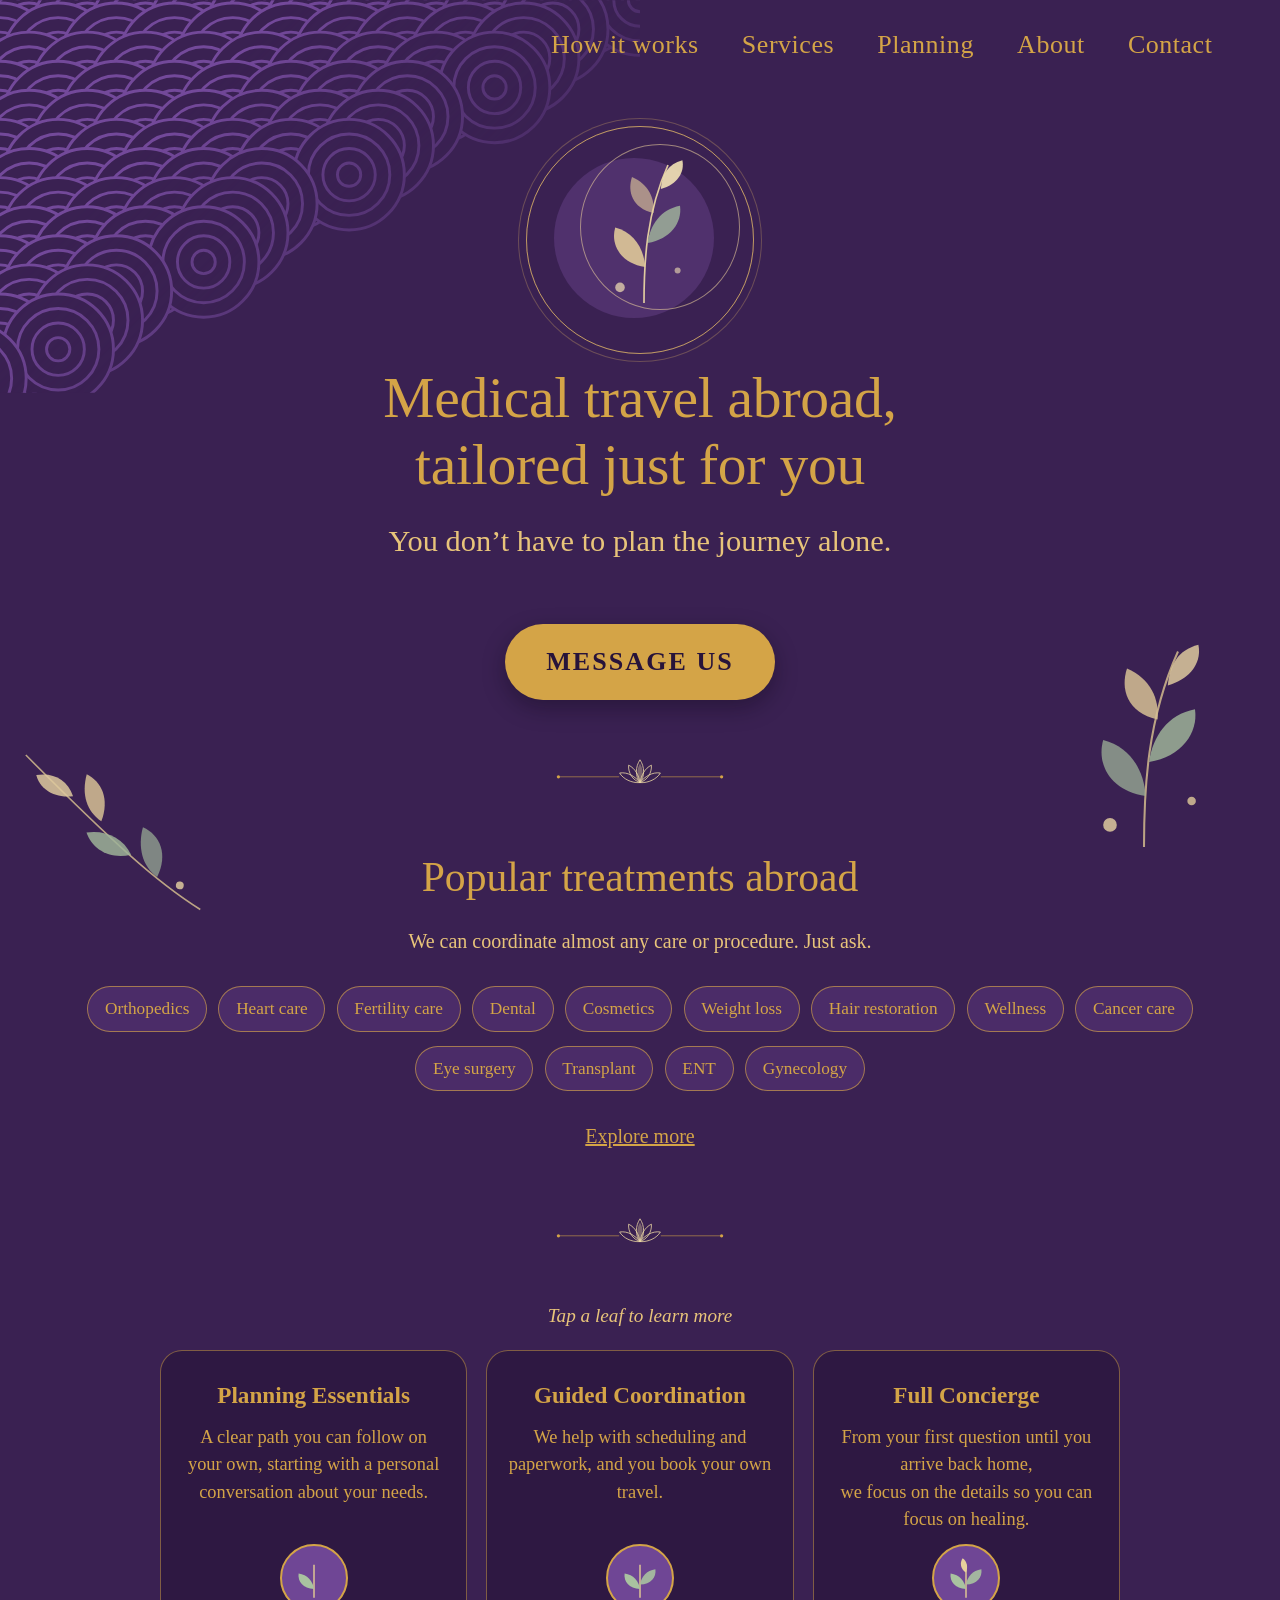
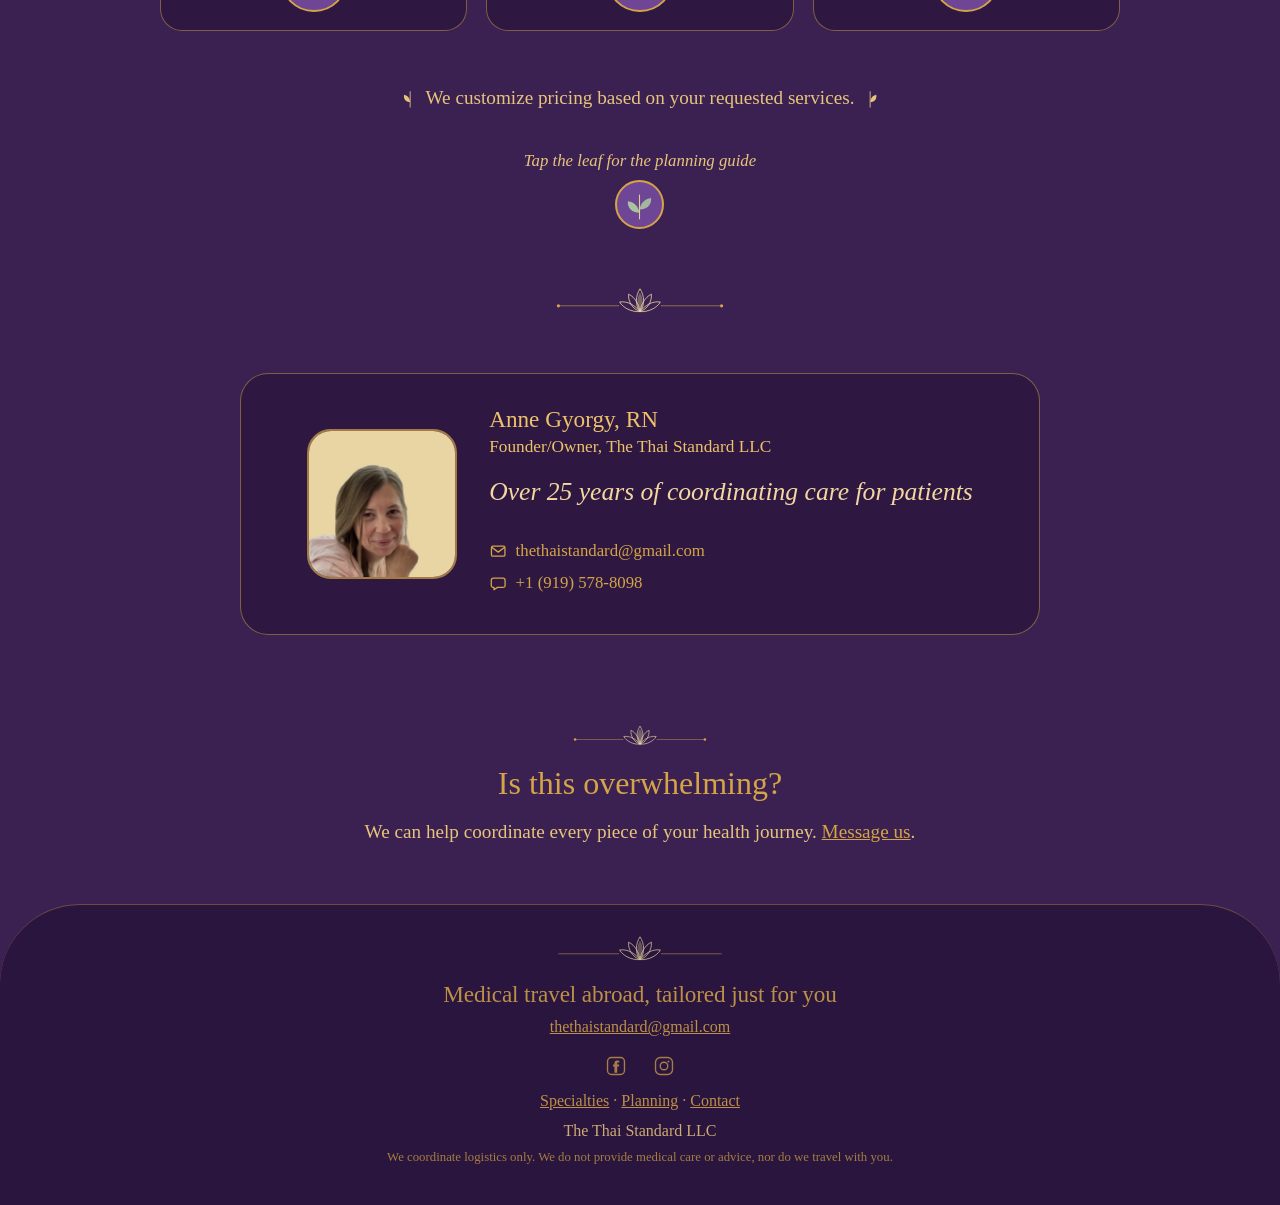
==== commit 3908838e: "Preview: footer icons, disclaimer, Planning nav, and help notes Draft only; not published. Adds Face" ====
--- a/index.html
+++ b/index.html
@@ -22,8 +22,8 @@
 <script type="application/ld+json">{"@context":"https://schema.org","@type":"ProfessionalService","name":"The Thai Standard LLC","url":"https://thethaistandard.com/","description":"The Thai Standard LLC coordinates the logistics of your medical travel abroad: appointments, records, flights, stays and local support. From your first question until you arrive back home, we focus on the details so you can focus on healing.","email":"thethaistandard@gmail.com","telephone":"+1-919-578-8098","founder":{"@type":"Person","name":"Anne Gyorgy, RN","jobTitle":"Founder/Owner, The Thai Standard LLC"},"serviceType":"Medical travel coordination"}</script>
 <meta name="theme-color" content="#3A2152">
 <link rel="icon" href="data:image/svg+xml,%3Csvg xmlns='http://www.w3.org/2000/svg' viewBox='0 0 24 24'%3E%3Cpath d='M12 21 L12 13' stroke='%23E3CC93' stroke-width='1.4'/%3E%3Cpath d='M12 14 C7 14 5 10 6 6 C10 7 12 10 12 14Z' fill='%23A9C2A0'/%3E%3Cpath d='M12 12 C16.5 12 19 8.5 18 4.5 C14 5.5 12 8 12 12Z' fill='%23F0DCA6'/%3E%3C/svg%3E">
-<link rel="stylesheet" href="styles.css?v=1450">
-<link rel="stylesheet" href="home-v5.css?v=9">
+<link rel="stylesheet" href="styles.css?v=1452">
+<link rel="stylesheet" href="home-v5.css?v=10">
 <style id="close-small">.h5-close{padding:2rem 0 2.4rem!important}.h5-close .h5-lotus{width:140px!important;height:auto!important}.h5-close h2{font-size:clamp(1.6rem,3vw,2rem)!important;margin:.6rem 0 .5rem!important}.h5-close p{font-size:clamp(1.05rem,1.8vw,1.2rem)!important;margin:0 0 1.1rem!important}.h5-close .btn{font-size:1rem!important;padding:.6rem 1.5rem!important;min-height:0!important;margin-top:.4rem!important}</style></head>
 <body>
 <!-- Reusable botanical drawings -->
@@ -116,6 +116,7 @@
         <ul>
           <li><a href="#packages">How it works</a></li>
           <li><a href="#services">Services</a></li>
+          <li><a href="guides/medical-travel-checklist.html">Planning</a></li>
           <li><a href="#about">About</a></li>
           <li><a href="#contact">Contact</a></li>
         </ul>
@@ -171,6 +172,7 @@
           <summary class="pkg-sum-hidden" aria-hidden="true" tabindex="-1"></summary>
           <div class="h5-d-in"><div class="h5-tgrid"><div class="h5-tf" id="pkg-planning-essentials"><h3>Planning Essentials</h3><ul><li>A conversation about your medical travel needs and the countries you&rsquo;re considering for care</li><li>A pre-trip planning guide</li><li>Questions to ask your doctor abroad</li><li>Personalized follow-up email with suggested next steps</li></ul></div><div class="h5-tf" id="pkg-guided-coordination"><h3>Guided Coordination</h3><ul><li>Everything in Planning Essentials</li><li>Requesting quotes and package details</li><li>Scheduling appointments</li><li>Completing administrative intake forms</li><li>Sending your medical records and other forms to your doctor abroad</li><li>Travel suggestions for flights and lodging, which you book yourself</li></ul></div><div class="h5-tf" id="pkg-full-concierge"><h3>Full Concierge</h3><ul><li>Everything in Guided Coordination</li><li>Booking your flights, lodging, and transfers</li><li>A dedicated contact by phone, text, or email from your first conversation with us until you return from abroad</li><li>Arranging translation abroad and coordinating your follow-up care once you&rsquo;re home</li></ul></div></div></div>
         </details>
+        <p class="pkg-hint pkg-price-line"><svg class="pkg-price-leaf" viewBox="0 0 24 32" aria-hidden="true" focusable="false"><path d="M12 30 C12 22 12 14 12 6" stroke="#E3CC93" stroke-width="1.2" fill="none"/><path d="M12 22 C5 22 2 16.5 3 11 C9 12 11.5 17 12 22Z" fill="#E8C47A"/></svg><span>We customize pricing based on your requested services.</span><svg class="pkg-price-leaf pkg-price-leaf-flip" viewBox="0 0 24 32" aria-hidden="true" focusable="false"><path d="M12 30 C12 22 12 14 12 6" stroke="#E3CC93" stroke-width="1.2" fill="none"/><path d="M12 22 C5 22 2 16.5 3 11 C9 12 11.5 17 12 22Z" fill="#E8C47A"/></svg></p>
         <p class="h5-planlink" style="text-align:center!important;margin:1.5rem 0 0!important"><a href="guides/medical-travel-checklist.html" aria-label="Open the planning guide" style="display:inline-flex!important;flex-direction:column;align-items:center;gap:.45rem;color:#EDC26A!important;text-decoration:none!important;"><span class="pkg-hint" style="margin:0!important;font-size:1.05rem">Tap the leaf for the planning guide</span><span class="pkg-go" aria-hidden="true" style="pointer-events:none;height:46px!important;width:49px!important;flex:0 0 49px!important;padding:6px!important;margin:0!important"><svg viewBox="0 0 40 40" aria-hidden="true" focusable="false" style="width:100%;height:100%"><path d="M20 38 C20 28 20 18 20 8" stroke="#E3CC93" stroke-width="1.3" fill="none"/><path d="M20 30 C10 30 5 23 6 16 C14 17 19 23 20 30Z" fill="#A9C2A0"/><path d="M20 26 C30 26 35 19 34 12 C26 13 21 19 20 26Z" fill="#A9C2A0" opacity=".9"/></svg></span></a></p>
       </div>
     </section>
@@ -201,8 +203,7 @@
       <div class="wrap">
         <svg class="h5-lotus" viewBox="0 0 220 40" aria-hidden="true"><path d="M8 26 H84 M136 26 H212" stroke="#D4A447" stroke-width=".9" opacity=".8"/><circle cx="8" cy="26" r="2" fill="#D4A447"/><circle cx="212" cy="26" r="2" fill="#D4A447"/><use href="#lotus" x="80" y="0" width="60" height="38"/></svg>
         <h2>Is this overwhelming?</h2>
-        <p>We can help coordinate every piece of your journey.</p>
-        <a class="btn" href="contact.html">Message us</a>
+        <p>We can help coordinate every piece of your health journey. <a href="contact.html">Message us</a>.</p>
       </div>
     </section>
 
@@ -213,10 +214,13 @@
 <svg class="foot-leaves lotus-div" viewBox="0 0 220 40" aria-hidden="true"><path d="M8 26 H84 M136 26 H212" stroke="#D4A447" stroke-width=".9" opacity=".8"/><use href="#lotus" x="80" y="0" width="60" height="38"/></svg>
 <p class="page-motto">Medical travel abroad, <em>tailored just for you</em></p>
 <p class="g-email"><a href="mailto:thethaistandard@gmail.com">thethaistandard@gmail.com</a></p>
+<p class="g-social">
+<a class="g-social-link" href="https://www.facebook.com/profile.php?id=61596089040519" target="_blank" rel="noopener" aria-label="The Thai Standard on Facebook"><svg viewBox="0 0 24 24" aria-hidden="true" focusable="false"><rect x="2.75" y="2.75" width="18.5" height="18.5" rx="4.25" fill="none" stroke="currentColor" stroke-width="1.5"/><path d="M13.35 19.25v-6.7h1.95l.3-2.1h-2.25V9.15c0-.6.16-1.02.98-1.02h1.22V6.22A14.6 14.6 0 0 0 13.18 6c-1.72 0-2.9 1.05-2.9 2.98v1.47H8.7v2.1h1.58v6.7h3.07z" fill="currentColor" stroke="none"/></svg></a>
+<a class="g-social-link" href="https://www.instagram.com/thethaistandard/" target="_blank" rel="noopener" aria-label="The Thai Standard on Instagram"><svg viewBox="0 0 24 24" aria-hidden="true" focusable="false" fill="none" stroke="currentColor" stroke-width="1.5" stroke-linecap="round" stroke-linejoin="round"><rect x="2.75" y="2.75" width="18.5" height="18.5" rx="5.25"/><circle cx="12" cy="12" r="4.15"/><circle cx="16.85" cy="7.15" r="1.05" fill="currentColor" stroke="none"/></svg></a>
+</p>
 <p class="g-foot-links"><a href="specialties.html">Specialties</a> · <a href="guides/medical-travel-checklist.html">Planning</a> · <a href="contact.html">Contact</a></p>
 <p class="g-llc">The Thai Standard LLC</p>
-<p class="g-foot-disc">We coordinate logistics, we do not provide medical care or advice, nor do we travel with you.</p>
-<p class="g-foot-disc g-foot-price" style="font-size:.78rem!important;margin-top:.3rem!important;opacity:.9">Customized pricing on request</p>
+<p class="g-foot-legal">We coordinate logistics only. We do not provide medical care or advice, nor do we travel with you.</p>
 </div>
 </footer>
 
--- a/styles.css
+++ b/styles.css
@@ -1096,3 +1096,41 @@
   outline:2px solid #F6D68E;
   outline-offset:2px;
 }
+
+footer.site-foot .g-foot-legal{
+  font-family:inherit;
+  font-size:max(12px,.8rem) !important;
+  line-height:1.45;
+  color:#B88E3E !important;
+  opacity:1 !important;
+  max-width:36rem;
+  margin:.35rem auto 0 !important;
+  padding:0 .75rem;
+  text-wrap:pretty;
+  text-align:center;
+}
+
+/* 5-item top menu: keep an even single line on phones */
+@media (max-width:760px){
+  .topbar-in{padding-left:.4rem !important;padding-right:.4rem !important}
+  .topbar nav ul{
+    display:flex !important;
+    flex-wrap:nowrap !important;
+    justify-content:space-between !important;
+    align-items:center !important;
+    gap:0 !important;
+    width:100%;
+  }
+  .topbar nav li{margin:0 !important;flex:0 1 auto}
+  .topbar nav a{
+    font-size:13px !important;
+    padding:.22rem .16rem !important;
+    letter-spacing:0 !important;
+    white-space:nowrap !important;
+    min-height:0 !important;
+    line-height:1.35 !important;
+  }
+}
+@media (max-width:370px){
+  .topbar nav ul{flex-wrap:nowrap !important}
+}
--- a/home-v5.css
+++ b/home-v5.css
@@ -170,3 +170,33 @@
  body .page .h5-card .h5-yrs{font-size:1.5rem!important;margin-bottom:1.6rem!important;white-space:normal!important}
  body .page .h5-card .h5-c{font-size:1rem!important}
 }
+
+/* pricing note directly under the package tiers */
+body .page .pkg-hint.pkg-price-line,
+.pkg-hint.pkg-price-line{
+  display:flex !important;
+  justify-content:center;
+  align-items:center;
+  gap:.45rem;
+  margin:1.35rem auto 0 !important;
+  text-align:center;
+  max-width:none;
+}
+.pkg-price-line .pkg-price-leaf{
+  flex:0 0 auto;
+  width:.85em;
+  height:1.15em;
+  display:block;
+}
+.pkg-price-line .pkg-price-leaf-flip{transform:scaleX(-1)}
+.pkg-price-line span{
+  flex:0 1 auto;
+  min-width:0;
+}
+@media (min-width:761px){
+  .pkg-price-line span{white-space:nowrap}
+}
+@media (max-width:760px){
+  .pkg-hint.pkg-price-line{padding:0 .4rem;gap:.35rem}
+  .pkg-price-line span{white-space:normal}
+}
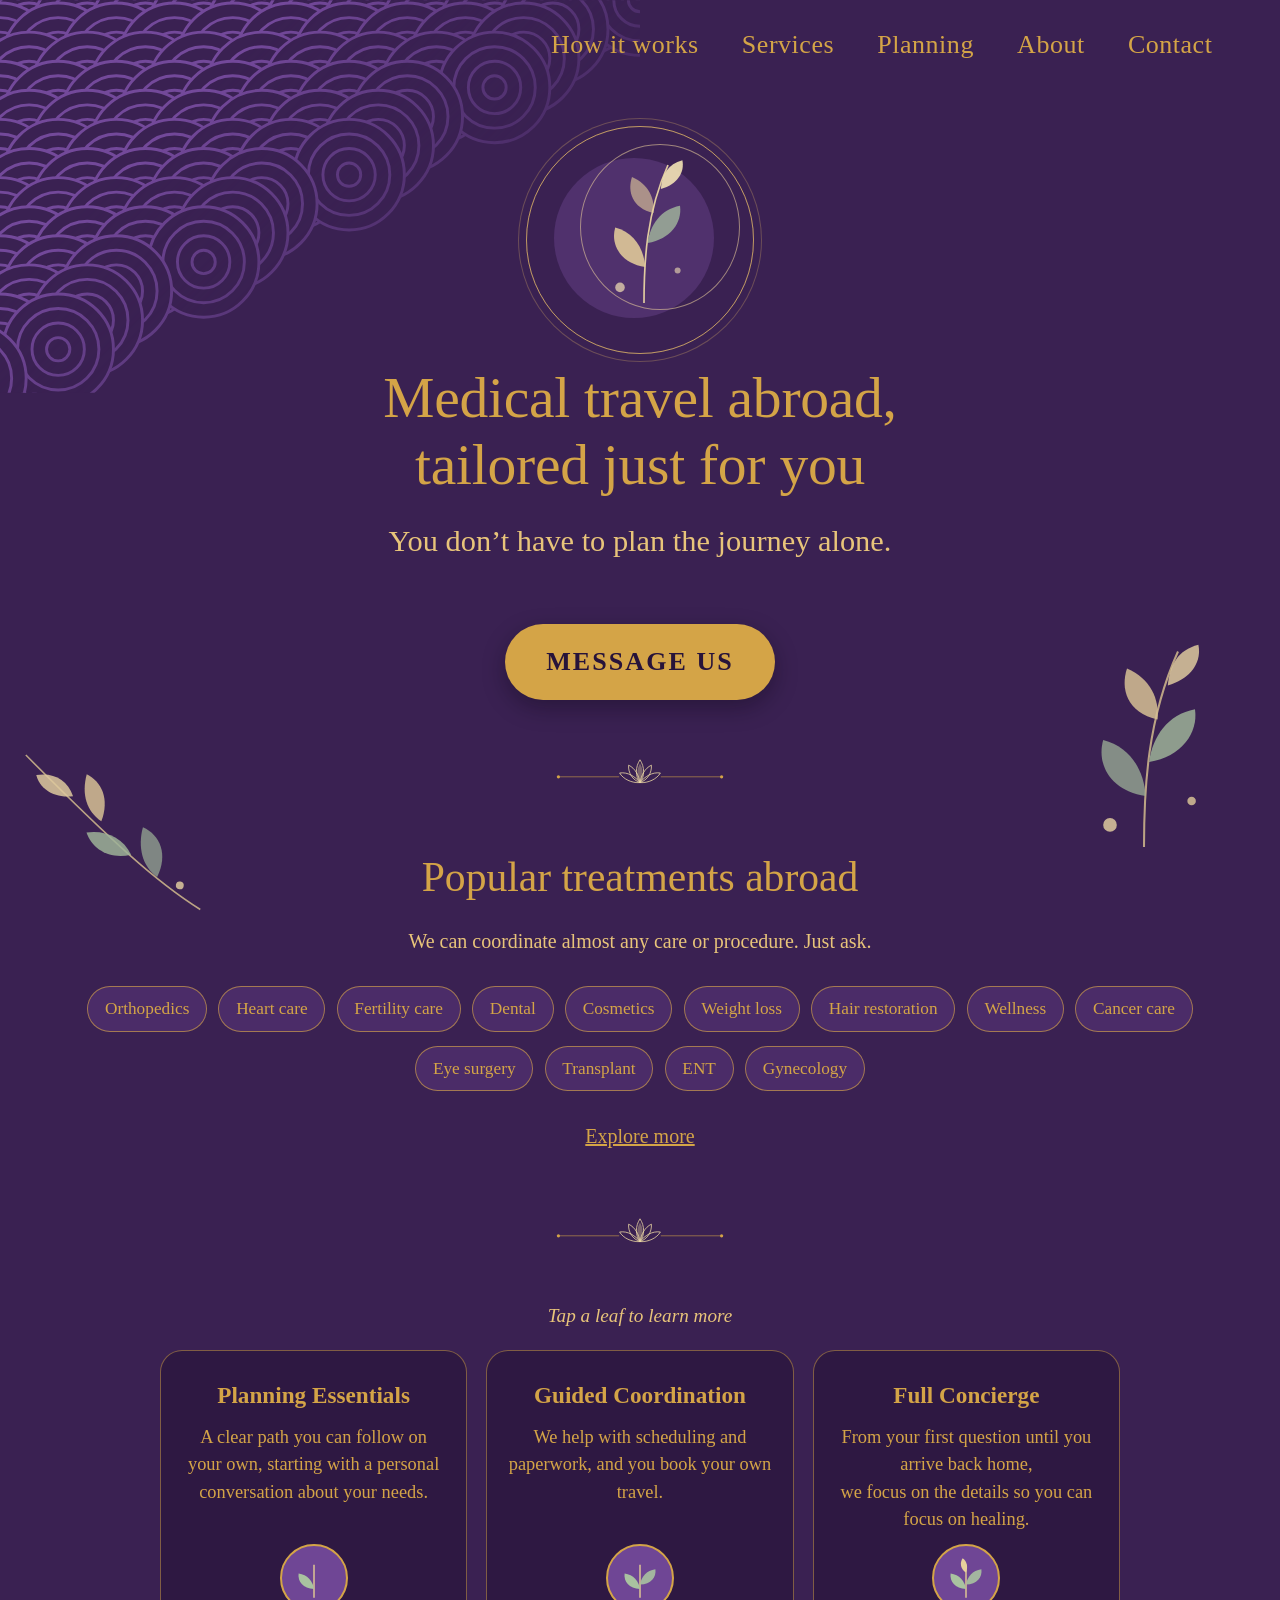
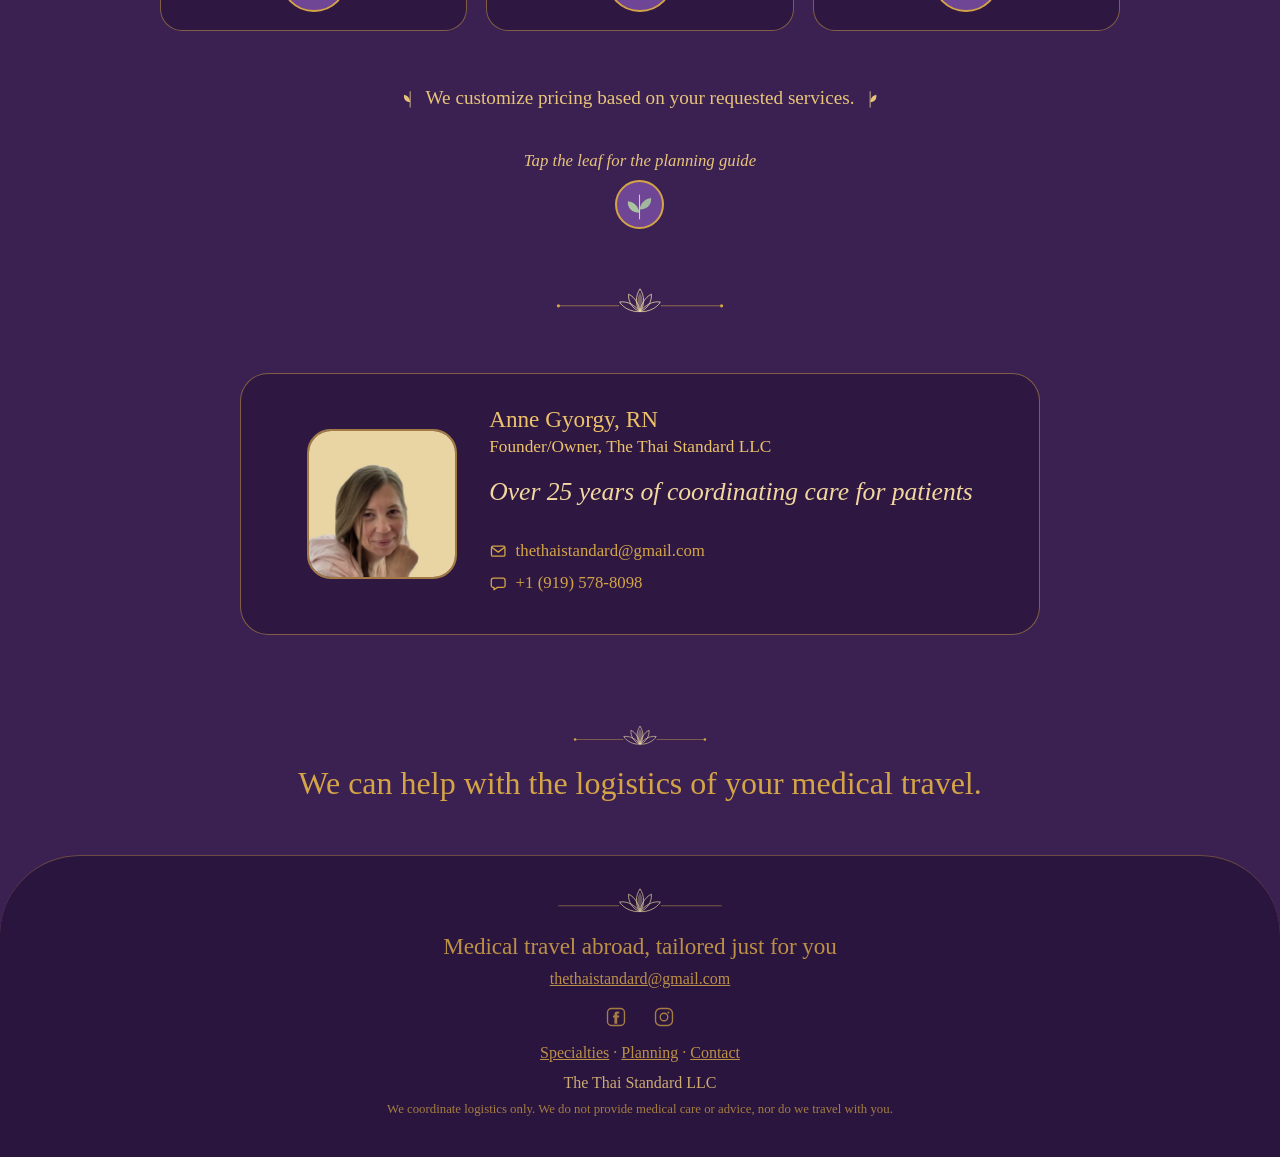
==== commit f7682d5f: "Preview: replace the overwhelm pitch with a logistics help line" ====
--- a/index.html
+++ b/index.html
@@ -1,6 +1,7 @@
 <!DOCTYPE html>
 <html lang="en">
 <head>
+<meta name="p:domain_verify" content="5136d14e5dd60c50558a53bab9faf2c0"/>
 <meta charset="utf-8">
 <meta name="viewport" content="width=device-width, initial-scale=1">
 <meta name="robots" content="index, follow">
@@ -22,9 +23,9 @@
 <script type="application/ld+json">{"@context":"https://schema.org","@type":"ProfessionalService","name":"The Thai Standard LLC","url":"https://thethaistandard.com/","description":"The Thai Standard LLC coordinates the logistics of your medical travel abroad: appointments, records, flights, stays and local support. From your first question until you arrive back home, we focus on the details so you can focus on healing.","email":"thethaistandard@gmail.com","telephone":"+1-919-578-8098","founder":{"@type":"Person","name":"Anne Gyorgy, RN","jobTitle":"Founder/Owner, The Thai Standard LLC"},"serviceType":"Medical travel coordination"}</script>
 <meta name="theme-color" content="#3A2152">
 <link rel="icon" href="data:image/svg+xml,%3Csvg xmlns='http://www.w3.org/2000/svg' viewBox='0 0 24 24'%3E%3Cpath d='M12 21 L12 13' stroke='%23E3CC93' stroke-width='1.4'/%3E%3Cpath d='M12 14 C7 14 5 10 6 6 C10 7 12 10 12 14Z' fill='%23A9C2A0'/%3E%3Cpath d='M12 12 C16.5 12 19 8.5 18 4.5 C14 5.5 12 8 12 12Z' fill='%23F0DCA6'/%3E%3C/svg%3E">
-<link rel="stylesheet" href="styles.css?v=1452">
-<link rel="stylesheet" href="home-v5.css?v=10">
-<style id="close-small">.h5-close{padding:2rem 0 2.4rem!important}.h5-close .h5-lotus{width:140px!important;height:auto!important}.h5-close h2{font-size:clamp(1.6rem,3vw,2rem)!important;margin:.6rem 0 .5rem!important}.h5-close p{font-size:clamp(1.05rem,1.8vw,1.2rem)!important;margin:0 0 1.1rem!important}.h5-close .btn{font-size:1rem!important;padding:.6rem 1.5rem!important;min-height:0!important;margin-top:.4rem!important}</style></head>
+<link rel="stylesheet" href="styles.css?v=1453">
+<link rel="stylesheet" href="home-v5.css?v=11">
+<style id="close-small">.h5-close h2 a{color:inherit;text-decoration:none}.h5-close h2 a:hover,.h5-close h2 a:focus-visible{text-decoration:underline;text-underline-offset:.12em}.h5-close{padding:2rem 0 2.4rem!important}.h5-close .h5-lotus{width:140px!important;height:auto!important}.h5-close h2{font-size:clamp(1.6rem,3vw,2rem)!important;margin:.6rem 0 .5rem!important}.h5-close p{font-size:clamp(1.05rem,1.8vw,1.2rem)!important;margin:0 0 1.1rem!important}.h5-close .btn{font-size:1rem!important;padding:.6rem 1.5rem!important;min-height:0!important;margin-top:.4rem!important}</style></head>
 <body>
 <!-- Reusable botanical drawings -->
 <svg width="0" height="0" style="position:absolute" aria-hidden="true" focusable="false">
@@ -137,7 +138,7 @@
           <span class="moon-gate"></span>
           <svg class="e-sprig"><use href="#sprig-gold"/></svg>
         </div>
-        <h1><span class="h1-line">Medical travel abroad,</span><br>tailored just for you</h1>
+        <h1><span class="h1-line">Medical travel abroad,</span><br><span class="h1-line">tailored just for you</span></h1>
         <p class="h5-sub">You don&rsquo;t have to plan the journey alone.</p>
         <a class="btn" href="contact.html">Message us</a>
       </div>
@@ -170,7 +171,7 @@
         <ul class="h5-tiers"><li><a class="h5-tier-link" href="#pkg-planning-essentials" aria-controls="packages-compare" aria-expanded="false" aria-label="See Planning Essentials details"><span class="h5-tn">Planning Essentials</span><span class="h5-tl">A clear path you can follow on your own, starting with a personal conversation about your needs.</span><span class="pkg-go pkg-go-1" aria-hidden="true"><svg viewBox="0 0 40 40" aria-hidden="true" focusable="false" xmlns="http://www.w3.org/2000/svg"><path d="M20 38 C20 28 20 18 20 8" stroke="#E3CC93" stroke-width="1.3" fill="none"/><path d="M20 30 C10 30 5 23 6 16 C14 17 19 23 20 30Z" fill="#A9C2A0"/></svg></span></a></li><li><a class="h5-tier-link" href="#pkg-guided-coordination" aria-controls="packages-compare" aria-expanded="false" aria-label="See Guided Coordination details"><span class="h5-tn">Guided Coordination</span><span class="h5-tl">We help with scheduling and paperwork, and you book your own travel.</span><span class="pkg-go pkg-go-2" aria-hidden="true"><svg viewBox="0 0 40 40" aria-hidden="true" focusable="false" xmlns="http://www.w3.org/2000/svg"><path d="M20 38 C20 28 20 18 20 8" stroke="#E3CC93" stroke-width="1.3" fill="none"/><path d="M20 30 C10 30 5 23 6 16 C14 17 19 23 20 30Z" fill="#A9C2A0"/><path d="M20 26 C30 26 35 19 34 12 C26 13 21 19 20 26Z" fill="#A9C2A0" opacity=".9"/></svg></span></a></li><li><a class="h5-tier-link" href="#pkg-full-concierge" aria-controls="packages-compare" aria-expanded="false" aria-label="See Full Concierge details"><span class="h5-tn">Full Concierge</span><span class="h5-tl">From your first question until you arrive back home,<br>we focus on the details so you can focus on healing.</span><span class="pkg-go pkg-go-3" aria-hidden="true"><svg viewBox="0 0 40 40" aria-hidden="true" focusable="false" xmlns="http://www.w3.org/2000/svg"><path d="M20 38 C20 28 20 18 20 8" stroke="#E3CC93" stroke-width="1.3" fill="none"/><path d="M20 30 C10 30 5 23 6 16 C14 17 19 23 20 30Z" fill="#A9C2A0"/><path d="M20 26 C30 26 35 19 34 12 C26 13 21 19 20 26Z" fill="#A9C2A0" opacity=".9"/><path d="M20 15 C15 12 14 6 17 2 C21 5 22 10 20 15Z" fill="#E8D29C"/></svg></span></a></li></ul>
         <details class="h5-d l-pkg-compare" id="packages-compare">
           <summary class="pkg-sum-hidden" aria-hidden="true" tabindex="-1"></summary>
-          <div class="h5-d-in"><div class="h5-tgrid"><div class="h5-tf" id="pkg-planning-essentials"><h3>Planning Essentials</h3><ul><li>A conversation about your medical travel needs and the countries you&rsquo;re considering for care</li><li>A pre-trip planning guide</li><li>Questions to ask your doctor abroad</li><li>Personalized follow-up email with suggested next steps</li></ul></div><div class="h5-tf" id="pkg-guided-coordination"><h3>Guided Coordination</h3><ul><li>Everything in Planning Essentials</li><li>Requesting quotes and package details</li><li>Scheduling appointments</li><li>Completing administrative intake forms</li><li>Sending your medical records and other forms to your doctor abroad</li><li>Travel suggestions for flights and lodging, which you book yourself</li></ul></div><div class="h5-tf" id="pkg-full-concierge"><h3>Full Concierge</h3><ul><li>Everything in Guided Coordination</li><li>Booking your flights, lodging, and transfers</li><li>A dedicated contact by phone, text, or email from your first conversation with us until you return from abroad</li><li>Arranging translation abroad and coordinating your follow-up care once you&rsquo;re home</li></ul></div></div></div>
+          <div class="h5-d-in"><div class="h5-tgrid"><div class="h5-tf" id="pkg-planning-essentials"><h3>Planning Essentials</h3><ul><li>A conversation about your medical travel needs and the countries you&rsquo;re considering for care</li><li>A pre-trip planning guide</li><li>Questions to ask your doctor abroad</li><li>Personalized follow-up email with suggested next steps</li></ul></div><div class="h5-tf" id="pkg-guided-coordination"><h3>Guided Coordination</h3><ul><li>Everything in Planning Essentials</li><li>Requesting quotes and package details</li><li>Scheduling appointments</li><li>Completing administrative intake forms</li><li>Sending your medical records and other forms to your doctor abroad</li><li>Travel suggestions for flights and lodging, which you book yourself</li></ul></div><div class="h5-tf" id="pkg-full-concierge"><h3>Full Concierge</h3><ul><li>Everything in Guided Coordination</li><li>Booking your flights, lodging, and transfers</li><li>Arranging your appointments and translation services with your doctor abroad</li><li>Arranging for your treatment records abroad to be delivered securely to your home doctor</li><li>A dedicated contact to follow you throughout your care abroad</li><li>Coordinating a follow-up appointment for after you have returned home, either virtually with your doctor abroad or with your home doctor</li></ul></div></div></div>
         </details>
         <p class="pkg-hint pkg-price-line"><svg class="pkg-price-leaf" viewBox="0 0 24 32" aria-hidden="true" focusable="false"><path d="M12 30 C12 22 12 14 12 6" stroke="#E3CC93" stroke-width="1.2" fill="none"/><path d="M12 22 C5 22 2 16.5 3 11 C9 12 11.5 17 12 22Z" fill="#E8C47A"/></svg><span>We customize pricing based on your requested services.</span><svg class="pkg-price-leaf pkg-price-leaf-flip" viewBox="0 0 24 32" aria-hidden="true" focusable="false"><path d="M12 30 C12 22 12 14 12 6" stroke="#E3CC93" stroke-width="1.2" fill="none"/><path d="M12 22 C5 22 2 16.5 3 11 C9 12 11.5 17 12 22Z" fill="#E8C47A"/></svg></p>
         <p class="h5-planlink" style="text-align:center!important;margin:1.5rem 0 0!important"><a href="guides/medical-travel-checklist.html" aria-label="Open the planning guide" style="display:inline-flex!important;flex-direction:column;align-items:center;gap:.45rem;color:#EDC26A!important;text-decoration:none!important;"><span class="pkg-hint" style="margin:0!important;font-size:1.05rem">Tap the leaf for the planning guide</span><span class="pkg-go" aria-hidden="true" style="pointer-events:none;height:46px!important;width:49px!important;flex:0 0 49px!important;padding:6px!important;margin:0!important"><svg viewBox="0 0 40 40" aria-hidden="true" focusable="false" style="width:100%;height:100%"><path d="M20 38 C20 28 20 18 20 8" stroke="#E3CC93" stroke-width="1.3" fill="none"/><path d="M20 30 C10 30 5 23 6 16 C14 17 19 23 20 30Z" fill="#A9C2A0"/><path d="M20 26 C30 26 35 19 34 12 C26 13 21 19 20 26Z" fill="#A9C2A0" opacity=".9"/></svg></span></a></p>
@@ -202,8 +203,7 @@
     <section class="h5-close">
       <div class="wrap">
         <svg class="h5-lotus" viewBox="0 0 220 40" aria-hidden="true"><path d="M8 26 H84 M136 26 H212" stroke="#D4A447" stroke-width=".9" opacity=".8"/><circle cx="8" cy="26" r="2" fill="#D4A447"/><circle cx="212" cy="26" r="2" fill="#D4A447"/><use href="#lotus" x="80" y="0" width="60" height="38"/></svg>
-        <h2>Is this overwhelming?</h2>
-        <p>We can help coordinate every piece of your health journey. <a href="contact.html">Message us</a>.</p>
+        <h2><a href="contact.html">We can help with the logistics of your medical travel.</a></h2>
       </div>
     </section>
 
@@ -212,7 +212,7 @@
   <footer class="site-foot">
 <div class="wrap">
 <svg class="foot-leaves lotus-div" viewBox="0 0 220 40" aria-hidden="true"><path d="M8 26 H84 M136 26 H212" stroke="#D4A447" stroke-width=".9" opacity=".8"/><use href="#lotus" x="80" y="0" width="60" height="38"/></svg>
-<p class="page-motto">Medical travel abroad, <em>tailored just for you</em></p>
+<p class="page-motto">Medical travel abroad,<wbr> <em>tailored just for you</em></p>
 <p class="g-email"><a href="mailto:thethaistandard@gmail.com">thethaistandard@gmail.com</a></p>
 <p class="g-social">
 <a class="g-social-link" href="https://www.facebook.com/profile.php?id=61596089040519" target="_blank" rel="noopener" aria-label="The Thai Standard on Facebook"><svg viewBox="0 0 24 24" aria-hidden="true" focusable="false"><rect x="2.75" y="2.75" width="18.5" height="18.5" rx="4.25" fill="none" stroke="currentColor" stroke-width="1.5"/><path d="M13.35 19.25v-6.7h1.95l.3-2.1h-2.25V9.15c0-.6.16-1.02.98-1.02h1.22V6.22A14.6 14.6 0 0 0 13.18 6c-1.72 0-2.9 1.05-2.9 2.98v1.47H8.7v2.1h1.58v6.7h3.07z" fill="currentColor" stroke="none"/></svg></a>
--- a/styles.css
+++ b/styles.css
@@ -1134,3 +1134,11 @@
 @media (max-width:370px){
   .topbar nav ul{flex-wrap:nowrap !important}
 }
+
+/* Keep "tailored just for you" together when the motto wraps after the comma */
+footer.site-foot .page-motto em,
+.page-motto .motto-end,
+.talk.contact-card .page-motto .motto-end,
+.contact-card .page-motto .motto-end{
+  white-space:nowrap;
+}
--- a/home-v5.css
+++ b/home-v5.css
@@ -11,7 +11,8 @@
 .h5-hero{position:relative;text-align:center;padding:2rem 0 3.5rem}
 .h5-hero h1{font-size:clamp(2.3rem,4.6vw,3.6rem);line-height:1.15;font-weight:500;margin:1.4rem 0 1.4rem}
 .h5-hero h1 .h1-line{white-space:nowrap}
-@media (max-width:760px){.h5-hero h1{font-size:1.7rem}}
+@media (max-width:760px){.h5-hero h1{font-size:1.7rem !important}}
+@media (max-width:360px){.h5-hero h1{font-size:1.55rem !important}}
 .h5-sub{font-size:clamp(1.4rem,2.6vw,1.9rem);line-height:1.4;margin:0 0 2.2rem}
 .h5-lotus{display:block;width:180px;height:32px;margin:0 auto}
 
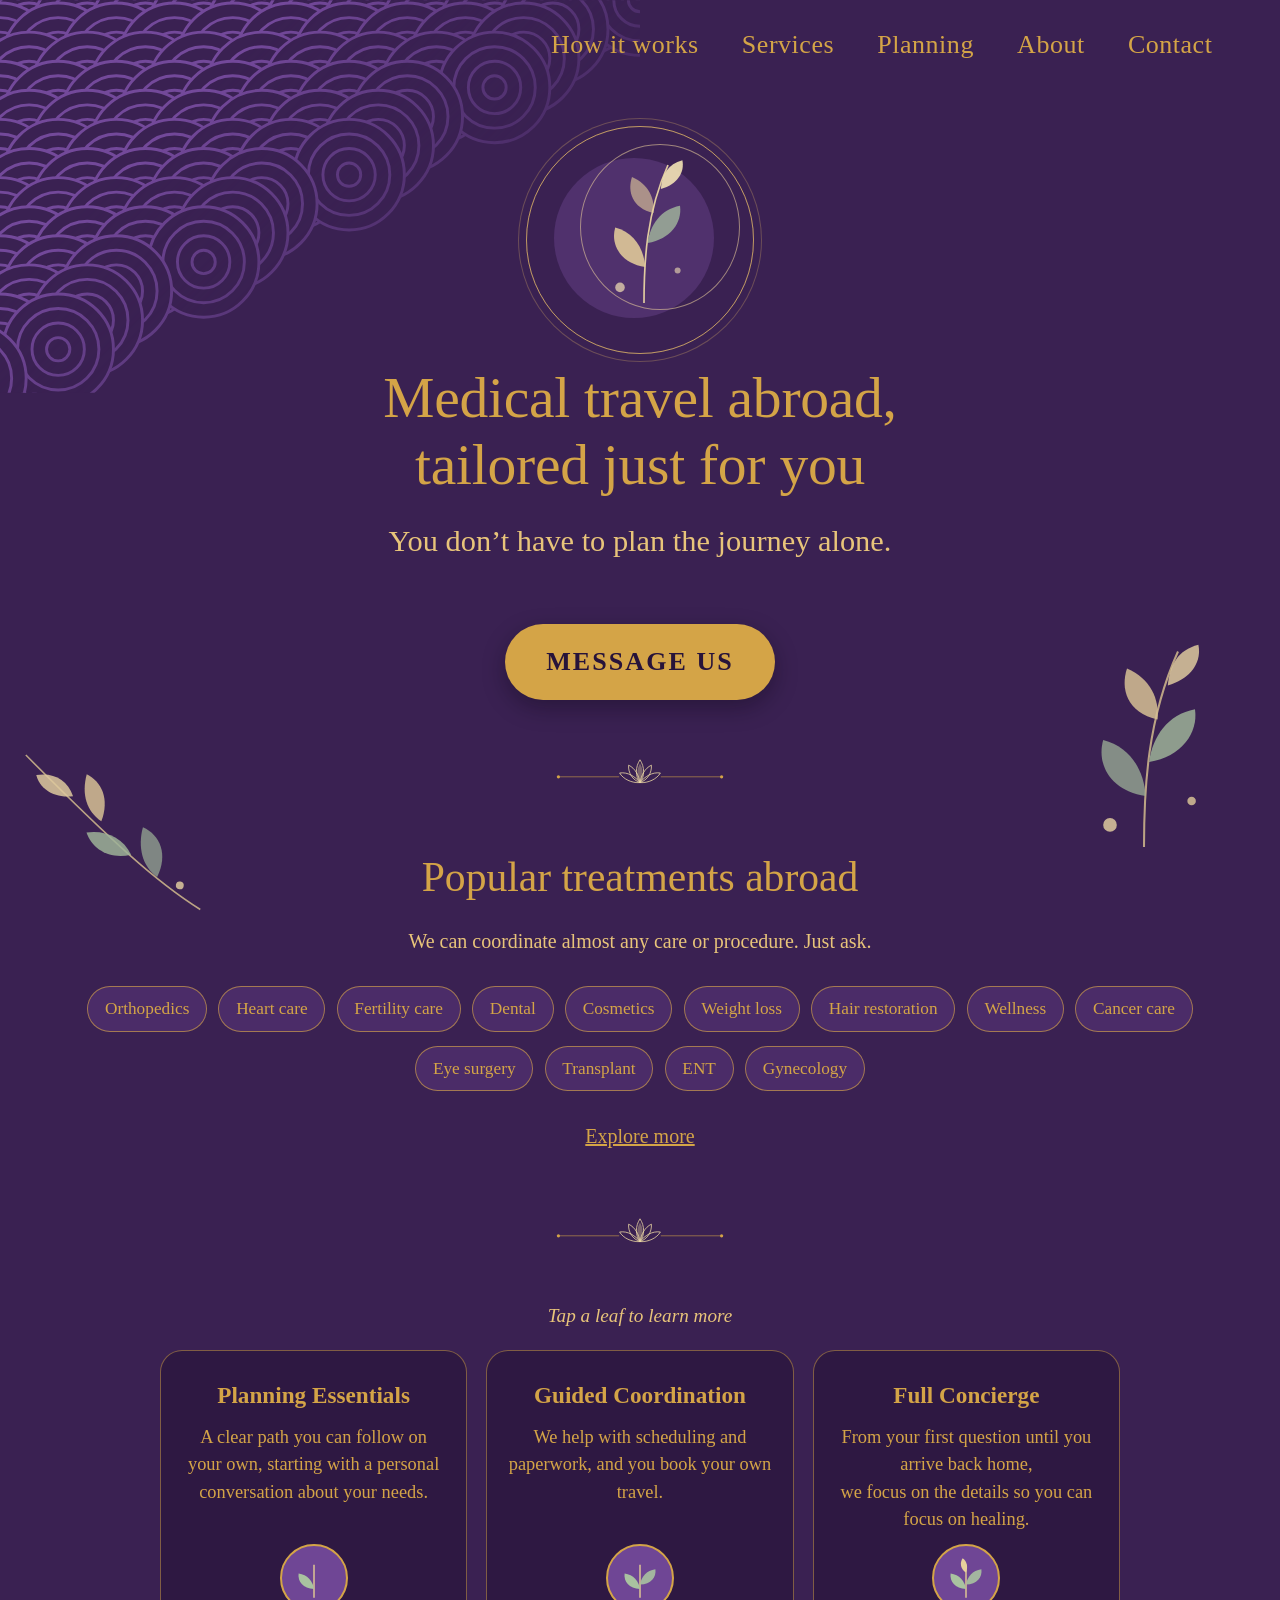
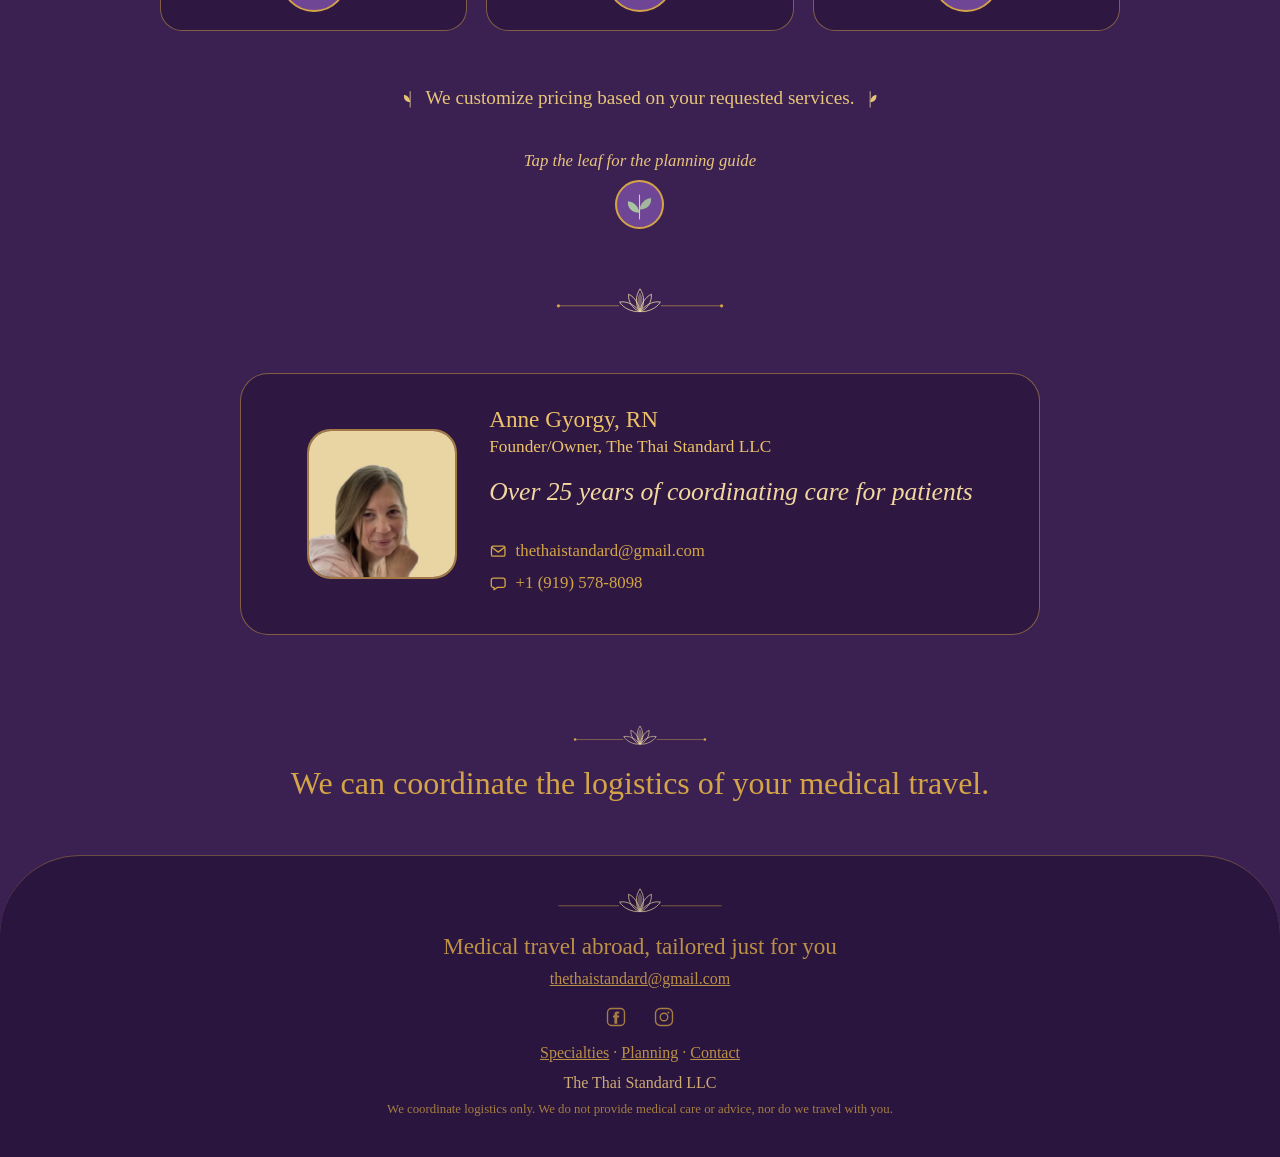
==== commit 4f63e424: "Preview: help line now says we can coordinate the logistics" ====
--- a/index.html
+++ b/index.html
@@ -203,7 +203,7 @@
     <section class="h5-close">
       <div class="wrap">
         <svg class="h5-lotus" viewBox="0 0 220 40" aria-hidden="true"><path d="M8 26 H84 M136 26 H212" stroke="#D4A447" stroke-width=".9" opacity=".8"/><circle cx="8" cy="26" r="2" fill="#D4A447"/><circle cx="212" cy="26" r="2" fill="#D4A447"/><use href="#lotus" x="80" y="0" width="60" height="38"/></svg>
-        <h2><a href="contact.html">We can help with the logistics of your medical travel.</a></h2>
+        <h2><a href="contact.html">We can coordinate the logistics of your medical travel.</a></h2>
       </div>
     </section>
 
